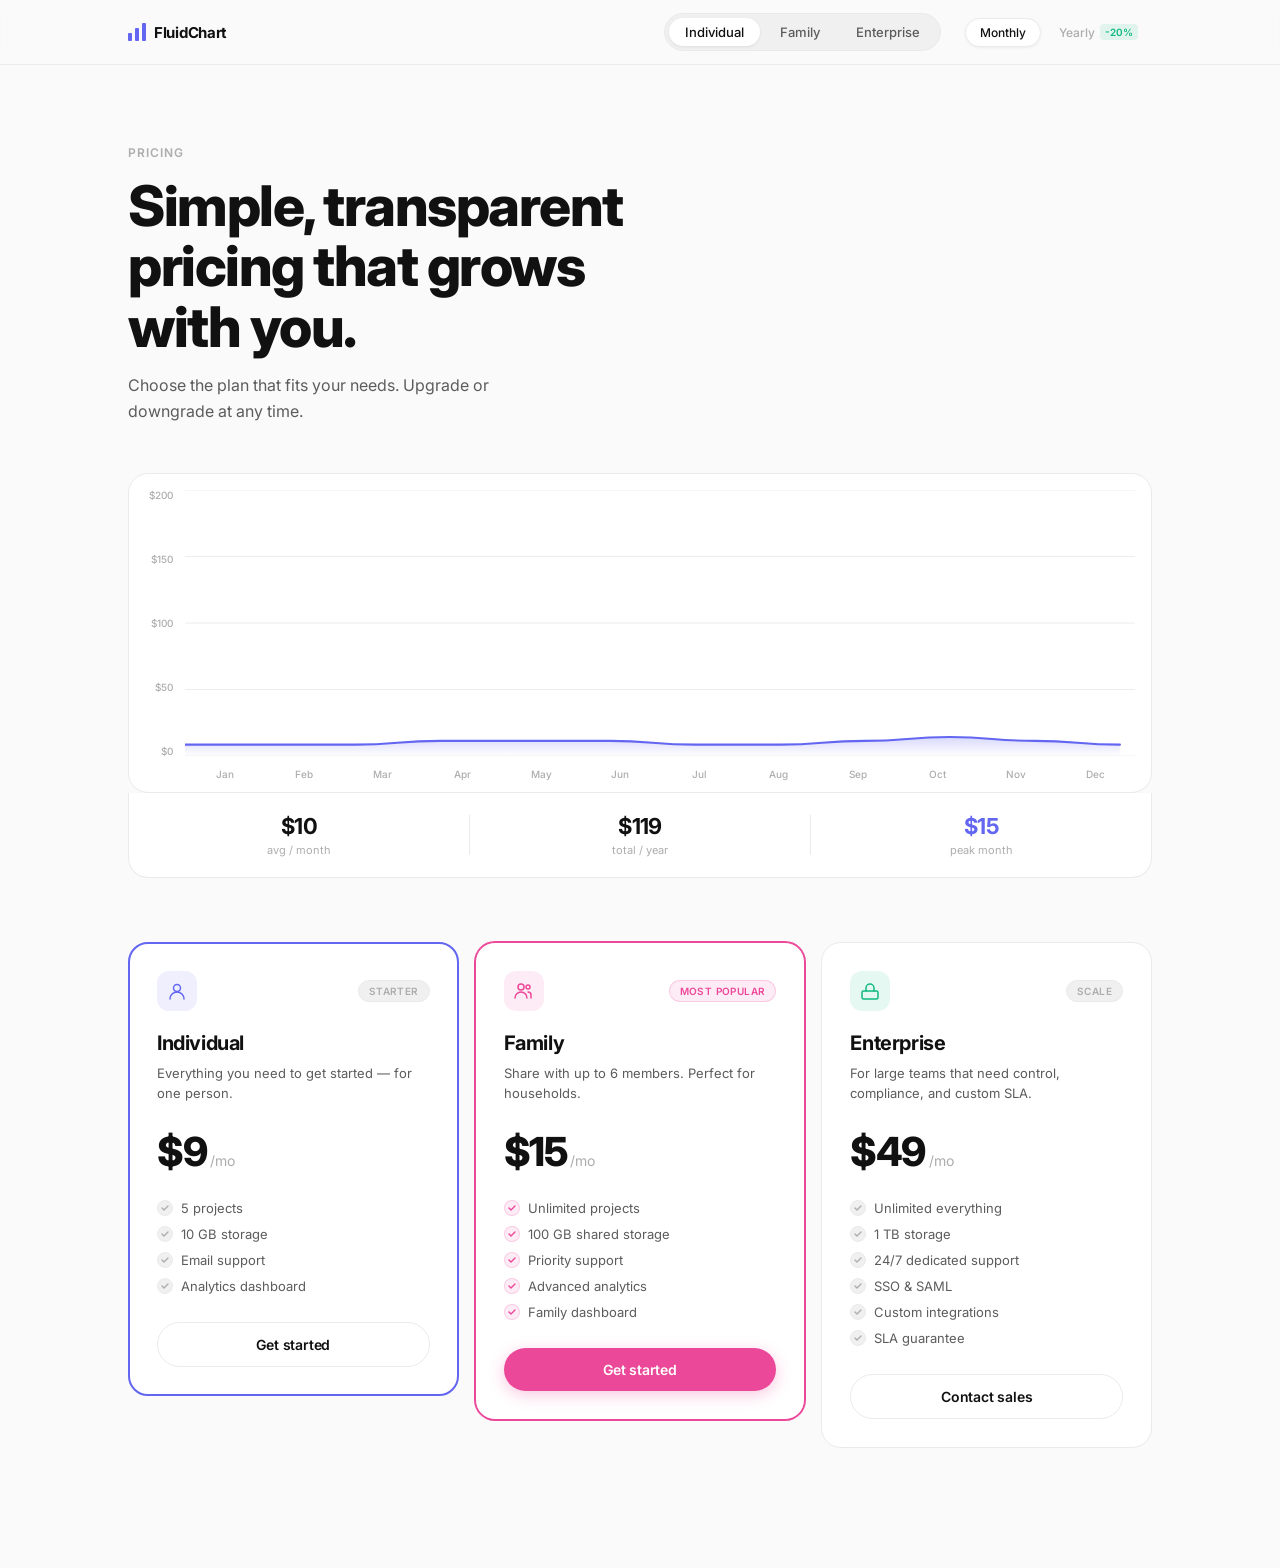
==== fluid-chart/index.html @ c595cb18 "feat: add Fluid Chart project with animated SVG price charts Co-Authored-By: Claude Sonnet 4.6 <nore" ====
<!DOCTYPE html>
<html lang="en">
  <head>
    <meta charset="UTF-8" />
    <meta name="viewport" content="width=device-width, initial-scale=1.0" />
    <title>Fluid Chart</title>
    <link rel="preconnect" href="https://fonts.googleapis.com" />
    <link rel="preconnect" href="https://fonts.gstatic.com" crossorigin />
    <link href="https://fonts.googleapis.com/css2?family=Inter:wght@300;400;500;600;700;800;900&display=swap" rel="stylesheet" />
    <link rel="stylesheet" href="style.css" />
  </head>
  <body>

    <!-- Sticky Nav -->
    <nav class="nav">
      <div class="nav-inner">
        <div class="nav-logo">
          <svg width="18" height="18" viewBox="0 0 18 18" fill="none">
            <rect x="0" y="10" width="4" height="8" rx="1" fill="currentColor"/>
            <rect x="7" y="5" width="4" height="13" rx="1" fill="currentColor"/>
            <rect x="14" y="0" width="4" height="18" rx="1" fill="currentColor"/>
          </svg>
          <span>FluidChart</span>
        </div>
        <div class="plan-tabs" id="planTabs">
          <button class="plan-tab active" data-plan="individual">Individual</button>
          <button class="plan-tab" data-plan="family">Family</button>
          <button class="plan-tab" data-plan="enterprise">Enterprise</button>
        </div>
        <div class="billing-toggle">
          <button class="toggle-btn active" id="toggleMonthly">Monthly</button>
          <button class="toggle-btn" id="toggleYearly">Yearly <span class="save-badge">-20%</span></button>
        </div>
      </div>
    </nav>

    <!-- Hero -->
    <section class="hero">
      <p class="hero-label">Pricing</p>
      <h1 class="hero-title">Simple, transparent<br>pricing that grows<br>with you.</h1>
      <p class="hero-sub">Choose the plan that fits your needs. Upgrade or downgrade at any time.</p>
    </section>

    <!-- Chart Section -->
    <section class="chart-section">
      <div class="chart-container" id="chartContainer">

        <!-- Y-axis labels -->
        <div class="y-axis" id="yAxis">
          <span class="y-label">$200</span>
          <span class="y-label">$150</span>
          <span class="y-label">$100</span>
          <span class="y-label">$50</span>
          <span class="y-label">$0</span>
        </div>

        <!-- SVG Chart -->
        <div class="chart-canvas-wrap">
          <svg class="chart-svg" id="chartSvg" viewBox="0 0 1000 320" preserveAspectRatio="none">
            <defs>
              <!-- Gradient fills per plan -->
              <linearGradient id="gradIndividual" x1="0" y1="0" x2="0" y2="1">
                <stop offset="0%" stop-color="#6366f1" stop-opacity="0.25"/>
                <stop offset="100%" stop-color="#6366f1" stop-opacity="0"/>
              </linearGradient>
              <linearGradient id="gradFamily" x1="0" y1="0" x2="0" y2="1">
                <stop offset="0%" stop-color="#ec4899" stop-opacity="0.25"/>
                <stop offset="100%" stop-color="#ec4899" stop-opacity="0"/>
              </linearGradient>
              <linearGradient id="gradEnterprise" x1="0" y1="0" x2="0" y2="1">
                <stop offset="0%" stop-color="#10b981" stop-opacity="0.25"/>
                <stop offset="100%" stop-color="#10b981" stop-opacity="0"/>
              </linearGradient>

              <!-- Subtle grid line -->
              <line id="gridDef" x1="0" y1="0" x2="1000" y2="0" stroke="#eaeaea" stroke-width="1"/>
            </defs>

            <!-- Grid lines -->
            <g class="grid-lines">
              <line x1="0" y1="0"   x2="1000" y2="0"   stroke="#eaeaea" stroke-width="1"/>
              <line x1="0" y1="80"  x2="1000" y2="80"  stroke="#eaeaea" stroke-width="1"/>
              <line x1="0" y1="160" x2="1000" y2="160" stroke="#eaeaea" stroke-width="1"/>
              <line x1="0" y1="240" x2="1000" y2="240" stroke="#eaeaea" stroke-width="1"/>
              <line x1="0" y1="320" x2="1000" y2="320" stroke="#eaeaea" stroke-width="1"/>
            </g>

            <!-- Area fill (animates) -->
            <path class="chart-area" id="chartArea" d="" fill="url(#gradIndividual)"/>

            <!-- Line stroke (animates) -->
            <path class="chart-line" id="chartLine" d="" fill="none" stroke="#6366f1" stroke-width="2.5" stroke-linecap="round" stroke-linejoin="round"/>

            <!-- Dot tooltip marker -->
            <circle class="chart-dot" id="chartDot" r="5" fill="#6366f1" stroke="#fff" stroke-width="2.5" opacity="0"/>
          </svg>

          <!-- Tooltip -->
          <div class="chart-tooltip" id="chartTooltip">
            <span class="tooltip-value" id="tooltipValue">$99</span>
            <span class="tooltip-label" id="tooltipLabel">Aug</span>
          </div>

          <!-- X-axis labels -->
          <div class="x-axis" id="xAxis">
            <span>Jan</span><span>Feb</span><span>Mar</span>
            <span>Apr</span><span>May</span><span>Jun</span>
            <span>Jul</span><span>Aug</span><span>Sep</span>
            <span>Oct</span><span>Nov</span><span>Dec</span>
          </div>
        </div>

      </div><!-- /.chart-container -->

      <!-- Chart Meta -->
      <div class="chart-meta" id="chartMeta">
        <div class="meta-stat">
          <span class="meta-value" id="metaAvg">$99</span>
          <span class="meta-label">avg / month</span>
        </div>
        <div class="meta-divider"></div>
        <div class="meta-stat">
          <span class="meta-value" id="metaTotal">$1,188</span>
          <span class="meta-label">total / year</span>
        </div>
        <div class="meta-divider"></div>
        <div class="meta-stat">
          <span class="meta-value meta-peak" id="metaPeak">$179</span>
          <span class="meta-label">peak month</span>
        </div>
      </div>

    </section>

    <!-- Pricing Cards -->
    <section class="cards-section">
      <div class="cards-grid" id="cardsGrid">

        <!-- Individual -->
        <article class="price-card" data-plan="individual">
          <div class="card-top">
            <div class="card-icon card-icon--individual">
              <svg width="20" height="20" viewBox="0 0 20 20" fill="none">
                <circle cx="10" cy="7" r="3.5" stroke="currentColor" stroke-width="1.5"/>
                <path d="M3 18c0-3.866 3.134-7 7-7s7 3.134 7 7" stroke="currentColor" stroke-width="1.5" stroke-linecap="round"/>
              </svg>
            </div>
            <div class="card-badge">Starter</div>
          </div>
          <h2 class="card-plan">Individual</h2>
          <p class="card-desc">Everything you need to get started — for one person.</p>
          <div class="card-price">
            <span class="price-curr" id="priceIndividual">$9</span>
            <span class="price-per">/mo</span>
          </div>
          <ul class="card-features">
            <li>5 projects</li>
            <li>10 GB storage</li>
            <li>Email support</li>
            <li>Analytics dashboard</li>
          </ul>
          <button class="card-btn card-btn--outline">Get started</button>
        </article>

        <!-- Family -->
        <article class="price-card price-card--featured" data-plan="family">
          <div class="card-top">
            <div class="card-icon card-icon--family">
              <svg width="20" height="20" viewBox="0 0 20 20" fill="none">
                <circle cx="7" cy="6" r="3" stroke="currentColor" stroke-width="1.5"/>
                <circle cx="14" cy="6" r="2" stroke="currentColor" stroke-width="1.5"/>
                <path d="M1 17c0-3.314 2.686-6 6-6s6 2.686 6 6" stroke="currentColor" stroke-width="1.5" stroke-linecap="round"/>
                <path d="M14 11c1.657 0 3 1.343 3 3v3" stroke="currentColor" stroke-width="1.5" stroke-linecap="round"/>
              </svg>
            </div>
            <div class="card-badge card-badge--featured">Most popular</div>
          </div>
          <h2 class="card-plan">Family</h2>
          <p class="card-desc">Share with up to 6 members. Perfect for households.</p>
          <div class="card-price">
            <span class="price-curr" id="priceFamily">$15</span>
            <span class="price-per">/mo</span>
          </div>
          <ul class="card-features">
            <li>Unlimited projects</li>
            <li>100 GB shared storage</li>
            <li>Priority support</li>
            <li>Advanced analytics</li>
            <li>Family dashboard</li>
          </ul>
          <button class="card-btn card-btn--primary">Get started</button>
        </article>

        <!-- Enterprise -->
        <article class="price-card" data-plan="enterprise">
          <div class="card-top">
            <div class="card-icon card-icon--enterprise">
              <svg width="20" height="20" viewBox="0 0 20 20" fill="none">
                <rect x="2" y="10" width="16" height="8" rx="1.5" stroke="currentColor" stroke-width="1.5"/>
                <path d="M6 10V7a4 4 0 0 1 8 0v3" stroke="currentColor" stroke-width="1.5" stroke-linecap="round"/>
              </svg>
            </div>
            <div class="card-badge">Scale</div>
          </div>
          <h2 class="card-plan">Enterprise</h2>
          <p class="card-desc">For large teams that need control, compliance, and custom SLA.</p>
          <div class="card-price">
            <span class="price-curr" id="priceEnterprise">$49</span>
            <span class="price-per">/mo</span>
          </div>
          <ul class="card-features">
            <li>Unlimited everything</li>
            <li>1 TB storage</li>
            <li>24/7 dedicated support</li>
            <li>SSO & SAML</li>
            <li>Custom integrations</li>
            <li>SLA guarantee</li>
          </ul>
          <button class="card-btn card-btn--outline">Contact sales</button>
        </article>

      </div>
    </section>

    <script src="script.js"></script>
  </body>
</html>
---- fluid-chart/style.css ----
/* ============================================================
   FLUID CHART — style.css
   ============================================================ */

*, *::before, *::after {
  box-sizing: border-box;
  margin: 0;
  padding: 0;
}

:root {
  --bg:           #fafafa;
  --surface:      #ffffff;
  --border:       #eaeaea;
  --border-soft:  #f0f0f0;
  --text-primary: #111111;
  --text-muted:   #5c5c5c;
  --text-faint:   #adadad;

  --indigo:       #6366f1;
  --indigo-soft:  rgba(99, 102, 241, 0.1);
  --pink:         #ec4899;
  --pink-soft:    rgba(236, 72, 153, 0.1);
  --green:        #10b981;
  --green-soft:   rgba(16, 185, 129, 0.1);

  --font: 'Inter', system-ui, -apple-system, sans-serif;
  --radius-card: 20px;
  --radius-btn:  100px;
  --transition:  0.4s cubic-bezier(0.4, 0, 0.2, 1);
}

html { scroll-behavior: smooth; }

body {
  font-family: var(--font);
  background: var(--bg);
  color: var(--text-primary);
  -webkit-font-smoothing: antialiased;
  min-height: 100vh;
}

/* ─── NAV ─────────────────────────────────────────────────── */
.nav {
  position: sticky;
  top: 0;
  z-index: 100;
  background: rgba(250, 250, 250, 0.85);
  backdrop-filter: blur(16px);
  -webkit-backdrop-filter: blur(16px);
  border-bottom: 1px solid var(--border);
}

.nav-inner {
  max-width: 1088px;
  margin: 0 auto;
  padding: 0 32px;
  height: 64px;
  display: flex;
  align-items: center;
  gap: 24px;
}

.nav-logo {
  display: flex;
  align-items: center;
  gap: 8px;
  font-size: 15px;
  font-weight: 700;
  letter-spacing: -0.3px;
  color: var(--text-primary);
  flex-shrink: 0;
}

.nav-logo svg { color: var(--indigo); }

/* Plan tabs */
.plan-tabs {
  display: flex;
  align-items: center;
  gap: 4px;
  background: var(--border-soft);
  border: 1px solid var(--border);
  border-radius: var(--radius-btn);
  padding: 4px;
  margin-left: auto;
}

.plan-tab {
  font-family: var(--font);
  font-size: 13px;
  font-weight: 500;
  color: var(--text-muted);
  background: none;
  border: none;
  border-radius: var(--radius-btn);
  padding: 6px 16px;
  cursor: pointer;
  transition: all 0.2s ease;
  white-space: nowrap;
}

.plan-tab:hover { color: var(--text-primary); }

.plan-tab.active {
  background: var(--surface);
  color: var(--text-primary);
  box-shadow: 0 1px 3px rgba(0,0,0,0.08);
}

/* Billing toggle */
.billing-toggle {
  display: flex;
  align-items: center;
  gap: 4px;
  flex-shrink: 0;
}

.toggle-btn {
  font-family: var(--font);
  font-size: 12px;
  font-weight: 500;
  color: var(--text-faint);
  background: none;
  border: none;
  border-radius: var(--radius-btn);
  padding: 6px 14px;
  cursor: pointer;
  transition: all 0.2s ease;
  display: flex;
  align-items: center;
  gap: 5px;
}

.toggle-btn.active {
  color: var(--text-primary);
  background: var(--surface);
  border: 1px solid var(--border);
  box-shadow: 0 1px 3px rgba(0,0,0,0.06);
}

.save-badge {
  font-size: 10px;
  font-weight: 600;
  color: var(--green);
  background: var(--green-soft);
  border-radius: 4px;
  padding: 2px 5px;
}

/* ─── HERO ────────────────────────────────────────────────── */
.hero {
  max-width: 1088px;
  margin: 0 auto;
  padding: 80px 32px 48px;
}

.hero-label {
  font-size: 12px;
  font-weight: 600;
  letter-spacing: 0.08em;
  text-transform: uppercase;
  color: var(--text-faint);
  margin-bottom: 16px;
}

.hero-title {
  font-size: clamp(36px, 5vw, 56px);
  font-weight: 800;
  letter-spacing: -1.5px;
  line-height: 1.08;
  color: var(--text-primary);
  margin-bottom: 16px;
}

.hero-sub {
  font-size: 16px;
  font-weight: 400;
  color: var(--text-muted);
  line-height: 1.6;
  max-width: 400px;
}

/* ─── CHART SECTION ───────────────────────────────────────── */
.chart-section {
  max-width: 1088px;
  margin: 0 auto;
  padding: 0 32px 64px;
}

.chart-container {
  background: var(--surface);
  border: 1px solid var(--border);
  border-radius: var(--radius-card);
  overflow: hidden;
  display: flex;
  align-items: stretch;
  position: relative;
  height: 320px;
  transition: height 0.4s ease;
}

/* Y-axis */
.y-axis {
  display: flex;
  flex-direction: column;
  justify-content: space-between;
  padding: 16px 12px 36px 20px;
  flex-shrink: 0;
  width: 56px;
}

.y-label {
  font-size: 10px;
  font-weight: 500;
  color: var(--text-faint);
  letter-spacing: 0;
  line-height: 1;
  text-align: right;
}

/* Chart canvas area */
.chart-canvas-wrap {
  flex: 1;
  position: relative;
  display: flex;
  flex-direction: column;
  overflow: hidden;
}

.chart-svg {
  flex: 1;
  width: 100%;
  display: block;
  padding-top: 16px;
  padding-right: 16px;
}

/* Animated paths */
.chart-area {
  transition: d 0.7s cubic-bezier(0.4, 0, 0.2, 1),
              fill 0.5s ease;
}

.chart-line {
  transition: d 0.7s cubic-bezier(0.4, 0, 0.2, 1),
              stroke 0.5s ease;
}

.chart-dot {
  transition: cx 0.7s cubic-bezier(0.4, 0, 0.2, 1),
              cy 0.7s cubic-bezier(0.4, 0, 0.2, 1),
              fill 0.5s ease;
}

/* X-axis */
.x-axis {
  display: flex;
  justify-content: space-between;
  padding: 0 16px 0 0;
  height: 36px;
  align-items: center;
  flex-shrink: 0;
}

.x-axis span {
  font-size: 10px;
  font-weight: 500;
  color: var(--text-faint);
  text-align: center;
  flex: 1;
}

/* Tooltip */
.chart-tooltip {
  position: absolute;
  top: 20px;
  left: 50%;
  transform: translateX(-50%);
  background: var(--text-primary);
  border-radius: 8px;
  padding: 6px 10px;
  display: flex;
  flex-direction: column;
  align-items: center;
  gap: 2px;
  pointer-events: none;
  opacity: 0;
  transition: opacity 0.2s ease, left 0.3s ease, top 0.3s ease;
  z-index: 10;
  white-space: nowrap;
}

.chart-tooltip::after {
  content: '';
  position: absolute;
  bottom: -5px;
  left: 50%;
  transform: translateX(-50%);
  width: 0;
  height: 0;
  border-left: 5px solid transparent;
  border-right: 5px solid transparent;
  border-top: 5px solid var(--text-primary);
}

.tooltip-value {
  font-size: 13px;
  font-weight: 700;
  color: #ffffff;
  letter-spacing: -0.3px;
}

.tooltip-label {
  font-size: 10px;
  font-weight: 400;
  color: rgba(255,255,255,0.6);
}

/* Chart Meta */
.chart-meta {
  display: flex;
  align-items: center;
  gap: 0;
  margin-top: 0;
  border: 1px solid var(--border);
  border-top: none;
  border-radius: 0 0 var(--radius-card) var(--radius-card);
  background: var(--surface);
  overflow: hidden;
}

.meta-stat {
  flex: 1;
  display: flex;
  flex-direction: column;
  align-items: center;
  gap: 4px;
  padding: 20px 16px;
}

.meta-divider {
  width: 1px;
  height: 40px;
  background: var(--border);
}

.meta-value {
  font-size: 22px;
  font-weight: 700;
  letter-spacing: -0.6px;
  color: var(--text-primary);
  transition: color 0.4s ease;
}

.meta-peak { color: var(--indigo); }

.meta-label {
  font-size: 11px;
  font-weight: 400;
  color: var(--text-faint);
}

/* ─── CARDS SECTION ───────────────────────────────────────── */
.cards-section {
  max-width: 1088px;
  margin: 0 auto;
  padding: 0 32px 120px;
}

.cards-grid {
  display: grid;
  grid-template-columns: repeat(3, 1fr);
  gap: 16px;
  align-items: start;
}

.price-card {
  background: var(--surface);
  border: 1px solid var(--border);
  border-radius: var(--radius-card);
  padding: 28px;
  display: flex;
  flex-direction: column;
  gap: 0;
  transition: box-shadow 0.25s ease, transform 0.25s ease, border-color 0.4s ease;
  cursor: pointer;
  position: relative;
  overflow: hidden;
}

.price-card:hover {
  box-shadow: 0 8px 32px rgba(0,0,0,0.08);
  transform: translateY(-2px);
}

.price-card--featured {
  border-color: var(--pink);
  box-shadow: 0 0 0 1px var(--pink);
}

.price-card--featured:hover {
  box-shadow: 0 8px 40px rgba(236, 72, 153, 0.18), 0 0 0 1px var(--pink);
}

.card-top {
  display: flex;
  align-items: center;
  justify-content: space-between;
  margin-bottom: 20px;
}

.card-icon {
  width: 40px;
  height: 40px;
  border-radius: 12px;
  display: flex;
  align-items: center;
  justify-content: center;
}

.card-icon--individual { background: var(--indigo-soft); color: var(--indigo); }
.card-icon--family     { background: var(--pink-soft);   color: var(--pink); }
.card-icon--enterprise { background: var(--green-soft);  color: var(--green); }

.card-badge {
  font-size: 10px;
  font-weight: 600;
  letter-spacing: 0.04em;
  text-transform: uppercase;
  color: var(--text-faint);
  background: var(--border-soft);
  border: 1px solid var(--border);
  border-radius: 100px;
  padding: 4px 10px;
}

.card-badge--featured {
  color: var(--pink);
  background: var(--pink-soft);
  border-color: rgba(236, 72, 153, 0.2);
}

.card-plan {
  font-size: 20px;
  font-weight: 700;
  letter-spacing: -0.4px;
  color: var(--text-primary);
  margin-bottom: 8px;
}

.card-desc {
  font-size: 13px;
  font-weight: 400;
  color: var(--text-muted);
  line-height: 1.55;
  margin-bottom: 24px;
}

.card-price {
  display: flex;
  align-items: baseline;
  gap: 4px;
  margin-bottom: 24px;
}

.price-curr {
  font-size: 40px;
  font-weight: 800;
  letter-spacing: -1.5px;
  color: var(--text-primary);
  transition: all 0.4s ease;
  display: inline-block;
}

.price-per {
  font-size: 14px;
  font-weight: 400;
  color: var(--text-faint);
}

.card-features {
  list-style: none;
  display: flex;
  flex-direction: column;
  gap: 10px;
  margin-bottom: 28px;
  flex: 1;
}

.card-features li {
  font-size: 13px;
  font-weight: 400;
  color: var(--text-muted);
  display: flex;
  align-items: center;
  gap: 8px;
}

.card-features li::before {
  content: '';
  width: 16px;
  height: 16px;
  border-radius: 50%;
  background: var(--border-soft);
  border: 1px solid var(--border);
  flex-shrink: 0;
  background-image: url("data:image/svg+xml,%3Csvg xmlns='http://www.w3.org/2000/svg' width='10' height='10' viewBox='0 0 10 10'%3E%3Cpath d='M2 5l2 2 4-4' stroke='%23adadad' stroke-width='1.4' stroke-linecap='round' stroke-linejoin='round' fill='none'/%3E%3C/svg%3E");
  background-repeat: no-repeat;
  background-position: center;
  background-size: 10px;
}

.price-card--featured .card-features li::before {
  background-color: var(--pink-soft);
  border-color: rgba(236, 72, 153, 0.2);
  background-image: url("data:image/svg+xml,%3Csvg xmlns='http://www.w3.org/2000/svg' width='10' height='10' viewBox='0 0 10 10'%3E%3Cpath d='M2 5l2 2 4-4' stroke='%23ec4899' stroke-width='1.4' stroke-linecap='round' stroke-linejoin='round' fill='none'/%3E%3C/svg%3E");
}

.card-btn {
  width: 100%;
  font-family: var(--font);
  font-size: 14px;
  font-weight: 600;
  letter-spacing: -0.2px;
  border-radius: var(--radius-btn);
  padding: 13px 24px;
  cursor: pointer;
  border: none;
  transition: all 0.2s ease;
}

.card-btn--outline {
  background: transparent;
  border: 1.5px solid var(--border);
  color: var(--text-primary);
}

.card-btn--outline:hover {
  background: var(--border-soft);
}

.card-btn--primary {
  background: var(--pink);
  color: #ffffff;
  box-shadow: 0 4px 16px rgba(236, 72, 153, 0.3);
}

.card-btn--primary:hover {
  background: #db2777;
  box-shadow: 0 6px 20px rgba(236, 72, 153, 0.4);
  transform: translateY(-1px);
}

/* ─── ACTIVE PLAN HIGHLIGHT ───────────────────────────────── */
.price-card.is-active-plan {
  outline: 2px solid var(--indigo);
  outline-offset: -2px;
}
.price-card[data-plan="family"].is-active-plan {
  outline-color: var(--pink);
}
.price-card[data-plan="enterprise"].is-active-plan {
  outline-color: var(--green);
}

/* ─── PRICE FLIP ANIMATION ────────────────────────────────── */
.price-curr.flip-out {
  transform: translateY(-10px);
  opacity: 0;
  transition: transform 0.15s ease, opacity 0.15s ease;
}

.price-curr.flip-in {
  transform: translateY(10px);
  opacity: 0;
  transition: none;
}

/* ─── RESPONSIVE ──────────────────────────────────────────── */
@media (max-width: 1199px) {
  .chart-container { height: 240px; }

  .nav-inner { padding: 0 24px; }
  .hero { padding: 60px 24px 40px; }
  .chart-section { padding: 0 24px 48px; }
  .cards-section { padding: 0 24px 80px; }

  .chart-svg { height: 240px; }
}

@media (max-width: 900px) {
  .cards-grid { grid-template-columns: 1fr; max-width: 460px; margin: 0 auto; }
  .price-card--featured { order: -1; }
  .billing-toggle { display: none; }
}

@media (max-width: 640px) {
  .chart-container { height: 180px; }
  .nav-inner { padding: 0 16px; gap: 12px; }
  .plan-tabs { gap: 2px; }
  .plan-tab { padding: 5px 10px; font-size: 12px; }
  .hero { padding: 40px 16px 32px; }
  .hero-title { font-size: 32px; }
  .chart-section { padding: 0 16px 40px; }
  .cards-section { padding: 0 16px 60px; }
  .cards-grid { grid-template-columns: 1fr; }
  .meta-stat { padding: 14px 8px; }
  .meta-value { font-size: 18px; }
  .y-axis { width: 44px; padding-left: 12px; }
}

/* ─── SVG path transition polyfill hint ──────────────────── */
@supports not (d: path("")) {
  .chart-area, .chart-line { transition: none; }
}
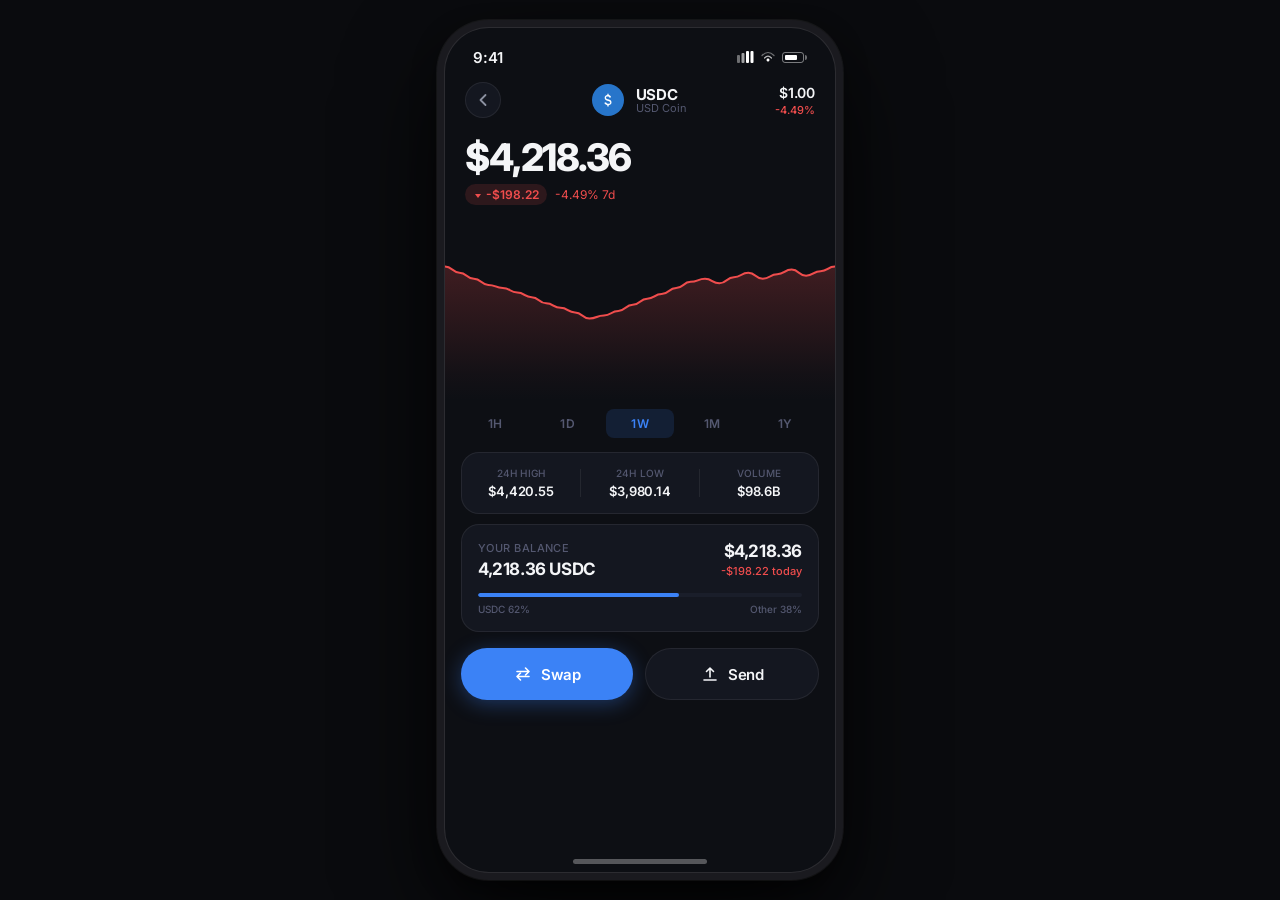
==== commit 199585ad: "refactor: rebuild fluid-chart as USDC wallet UI with phone mockup - Phone mockup on desktop, full-sc" ====
--- a/fluid-chart/index.html
+++ b/fluid-chart/index.html
@@ -2,7 +2,7 @@
 <html lang="en">
   <head>
     <meta charset="UTF-8" />
-    <meta name="viewport" content="width=device-width, initial-scale=1.0" />
+    <meta name="viewport" content="width=device-width, initial-scale=1.0, maximum-scale=1.0, user-scalable=no" />
     <title>Fluid Chart</title>
     <link rel="preconnect" href="https://fonts.googleapis.com" />
     <link rel="preconnect" href="https://fonts.gstatic.com" crossorigin />
@@ -11,216 +11,213 @@
   </head>
   <body>
 
-    <!-- Sticky Nav -->
-    <nav class="nav">
-      <div class="nav-inner">
-        <div class="nav-logo">
-          <svg width="18" height="18" viewBox="0 0 18 18" fill="none">
-            <rect x="0" y="10" width="4" height="8" rx="1" fill="currentColor"/>
-            <rect x="7" y="5" width="4" height="13" rx="1" fill="currentColor"/>
-            <rect x="14" y="0" width="4" height="18" rx="1" fill="currentColor"/>
+    <div class="device-frame">
+
+      <!-- ── STATUS BAR ────────────────────────────── -->
+      <div class="status-bar">
+        <span class="status-time">9:41</span>
+        <div class="status-icons">
+          <!-- Signal -->
+          <svg width="17" height="12" viewBox="0 0 17 12" fill="none">
+            <rect x="0"   y="4" width="3" height="8"  rx="1" fill="white" opacity="0.4"/>
+            <rect x="4.5" y="2" width="3" height="10" rx="1" fill="white" opacity="0.6"/>
+            <rect x="9"   y="0" width="3" height="12" rx="1" fill="white"/>
+            <rect x="13.5" y="0" width="3" height="12" rx="1" fill="white"/>
           </svg>
-          <span>FluidChart</span>
-        </div>
-        <div class="plan-tabs" id="planTabs">
-          <button class="plan-tab active" data-plan="individual">Individual</button>
-          <button class="plan-tab" data-plan="family">Family</button>
-          <button class="plan-tab" data-plan="enterprise">Enterprise</button>
-        </div>
-        <div class="billing-toggle">
-          <button class="toggle-btn active" id="toggleMonthly">Monthly</button>
-          <button class="toggle-btn" id="toggleYearly">Yearly <span class="save-badge">-20%</span></button>
-        </div>
-      </div>
-    </nav>
-
-    <!-- Hero -->
-    <section class="hero">
-      <p class="hero-label">Pricing</p>
-      <h1 class="hero-title">Simple, transparent<br>pricing that grows<br>with you.</h1>
-      <p class="hero-sub">Choose the plan that fits your needs. Upgrade or downgrade at any time.</p>
-    </section>
-
-    <!-- Chart Section -->
-    <section class="chart-section">
-      <div class="chart-container" id="chartContainer">
-
-        <!-- Y-axis labels -->
-        <div class="y-axis" id="yAxis">
-          <span class="y-label">$200</span>
-          <span class="y-label">$150</span>
-          <span class="y-label">$100</span>
-          <span class="y-label">$50</span>
-          <span class="y-label">$0</span>
-        </div>
-
-        <!-- SVG Chart -->
-        <div class="chart-canvas-wrap">
-          <svg class="chart-svg" id="chartSvg" viewBox="0 0 1000 320" preserveAspectRatio="none">
-            <defs>
-              <!-- Gradient fills per plan -->
-              <linearGradient id="gradIndividual" x1="0" y1="0" x2="0" y2="1">
-                <stop offset="0%" stop-color="#6366f1" stop-opacity="0.25"/>
-                <stop offset="100%" stop-color="#6366f1" stop-opacity="0"/>
-              </linearGradient>
-              <linearGradient id="gradFamily" x1="0" y1="0" x2="0" y2="1">
-                <stop offset="0%" stop-color="#ec4899" stop-opacity="0.25"/>
-                <stop offset="100%" stop-color="#ec4899" stop-opacity="0"/>
-              </linearGradient>
-              <linearGradient id="gradEnterprise" x1="0" y1="0" x2="0" y2="1">
-                <stop offset="0%" stop-color="#10b981" stop-opacity="0.25"/>
-                <stop offset="100%" stop-color="#10b981" stop-opacity="0"/>
-              </linearGradient>
-
-              <!-- Subtle grid line -->
-              <line id="gridDef" x1="0" y1="0" x2="1000" y2="0" stroke="#eaeaea" stroke-width="1"/>
-            </defs>
-
-            <!-- Grid lines -->
-            <g class="grid-lines">
-              <line x1="0" y1="0"   x2="1000" y2="0"   stroke="#eaeaea" stroke-width="1"/>
-              <line x1="0" y1="80"  x2="1000" y2="80"  stroke="#eaeaea" stroke-width="1"/>
-              <line x1="0" y1="160" x2="1000" y2="160" stroke="#eaeaea" stroke-width="1"/>
-              <line x1="0" y1="240" x2="1000" y2="240" stroke="#eaeaea" stroke-width="1"/>
-              <line x1="0" y1="320" x2="1000" y2="320" stroke="#eaeaea" stroke-width="1"/>
-            </g>
-
-            <!-- Area fill (animates) -->
-            <path class="chart-area" id="chartArea" d="" fill="url(#gradIndividual)"/>
-
-            <!-- Line stroke (animates) -->
-            <path class="chart-line" id="chartLine" d="" fill="none" stroke="#6366f1" stroke-width="2.5" stroke-linecap="round" stroke-linejoin="round"/>
-
-            <!-- Dot tooltip marker -->
-            <circle class="chart-dot" id="chartDot" r="5" fill="#6366f1" stroke="#fff" stroke-width="2.5" opacity="0"/>
+          <!-- WiFi -->
+          <svg width="16" height="12" viewBox="0 0 16 12" fill="none">
+            <path d="M8 10.5C8.828 10.5 9.5 9.828 9.5 9C9.5 8.172 8.828 7.5 8 7.5C7.172 7.5 6.5 8.172 6.5 9C6.5 9.828 7.172 10.5 8 10.5Z" fill="white"/>
+            <path d="M4.5 7C5.8 5.7 7 5.2 8 5.2C9 5.2 10.2 5.7 11.5 7" stroke="white" stroke-width="1.2" stroke-linecap="round" opacity="0.7"/>
+            <path d="M2 4.5C4 2.5 6 1.5 8 1.5C10 1.5 12 2.5 14 4.5" stroke="white" stroke-width="1.2" stroke-linecap="round" opacity="0.4"/>
           </svg>
-
-          <!-- Tooltip -->
-          <div class="chart-tooltip" id="chartTooltip">
-            <span class="tooltip-value" id="tooltipValue">$99</span>
-            <span class="tooltip-label" id="tooltipLabel">Aug</span>
-          </div>
-
-          <!-- X-axis labels -->
-          <div class="x-axis" id="xAxis">
-            <span>Jan</span><span>Feb</span><span>Mar</span>
-            <span>Apr</span><span>May</span><span>Jun</span>
-            <span>Jul</span><span>Aug</span><span>Sep</span>
-            <span>Oct</span><span>Nov</span><span>Dec</span>
-          </div>
-        </div>
-
-      </div><!-- /.chart-container -->
-
-      <!-- Chart Meta -->
-      <div class="chart-meta" id="chartMeta">
-        <div class="meta-stat">
-          <span class="meta-value" id="metaAvg">$99</span>
-          <span class="meta-label">avg / month</span>
-        </div>
-        <div class="meta-divider"></div>
-        <div class="meta-stat">
-          <span class="meta-value" id="metaTotal">$1,188</span>
-          <span class="meta-label">total / year</span>
-        </div>
-        <div class="meta-divider"></div>
-        <div class="meta-stat">
-          <span class="meta-value meta-peak" id="metaPeak">$179</span>
-          <span class="meta-label">peak month</span>
-        </div>
-      </div>
-
-    </section>
-
-    <!-- Pricing Cards -->
-    <section class="cards-section">
-      <div class="cards-grid" id="cardsGrid">
-
-        <!-- Individual -->
-        <article class="price-card" data-plan="individual">
-          <div class="card-top">
-            <div class="card-icon card-icon--individual">
-              <svg width="20" height="20" viewBox="0 0 20 20" fill="none">
-                <circle cx="10" cy="7" r="3.5" stroke="currentColor" stroke-width="1.5"/>
-                <path d="M3 18c0-3.866 3.134-7 7-7s7 3.134 7 7" stroke="currentColor" stroke-width="1.5" stroke-linecap="round"/>
-              </svg>
+          <!-- Battery -->
+          <div class="battery-wrap">
+            <div class="battery-body">
+              <div class="battery-fill"></div>
             </div>
-            <div class="card-badge">Starter</div>
-          </div>
-          <h2 class="card-plan">Individual</h2>
-          <p class="card-desc">Everything you need to get started — for one person.</p>
-          <div class="card-price">
-            <span class="price-curr" id="priceIndividual">$9</span>
-            <span class="price-per">/mo</span>
-          </div>
-          <ul class="card-features">
-            <li>5 projects</li>
-            <li>10 GB storage</li>
-            <li>Email support</li>
-            <li>Analytics dashboard</li>
-          </ul>
-          <button class="card-btn card-btn--outline">Get started</button>
-        </article>
-
-        <!-- Family -->
-        <article class="price-card price-card--featured" data-plan="family">
-          <div class="card-top">
-            <div class="card-icon card-icon--family">
-              <svg width="20" height="20" viewBox="0 0 20 20" fill="none">
-                <circle cx="7" cy="6" r="3" stroke="currentColor" stroke-width="1.5"/>
-                <circle cx="14" cy="6" r="2" stroke="currentColor" stroke-width="1.5"/>
-                <path d="M1 17c0-3.314 2.686-6 6-6s6 2.686 6 6" stroke="currentColor" stroke-width="1.5" stroke-linecap="round"/>
-                <path d="M14 11c1.657 0 3 1.343 3 3v3" stroke="currentColor" stroke-width="1.5" stroke-linecap="round"/>
-              </svg>
-            </div>
-            <div class="card-badge card-badge--featured">Most popular</div>
-          </div>
-          <h2 class="card-plan">Family</h2>
-          <p class="card-desc">Share with up to 6 members. Perfect for households.</p>
-          <div class="card-price">
-            <span class="price-curr" id="priceFamily">$15</span>
-            <span class="price-per">/mo</span>
-          </div>
-          <ul class="card-features">
-            <li>Unlimited projects</li>
-            <li>100 GB shared storage</li>
-            <li>Priority support</li>
-            <li>Advanced analytics</li>
-            <li>Family dashboard</li>
-          </ul>
-          <button class="card-btn card-btn--primary">Get started</button>
-        </article>
-
-        <!-- Enterprise -->
-        <article class="price-card" data-plan="enterprise">
-          <div class="card-top">
-            <div class="card-icon card-icon--enterprise">
-              <svg width="20" height="20" viewBox="0 0 20 20" fill="none">
-                <rect x="2" y="10" width="16" height="8" rx="1.5" stroke="currentColor" stroke-width="1.5"/>
-                <path d="M6 10V7a4 4 0 0 1 8 0v3" stroke="currentColor" stroke-width="1.5" stroke-linecap="round"/>
-              </svg>
-            </div>
-            <div class="card-badge">Scale</div>
-          </div>
-          <h2 class="card-plan">Enterprise</h2>
-          <p class="card-desc">For large teams that need control, compliance, and custom SLA.</p>
-          <div class="card-price">
-            <span class="price-curr" id="priceEnterprise">$49</span>
-            <span class="price-per">/mo</span>
-          </div>
-          <ul class="card-features">
-            <li>Unlimited everything</li>
-            <li>1 TB storage</li>
-            <li>24/7 dedicated support</li>
-            <li>SSO & SAML</li>
-            <li>Custom integrations</li>
-            <li>SLA guarantee</li>
-          </ul>
-          <button class="card-btn card-btn--outline">Contact sales</button>
-        </article>
-
-      </div>
-    </section>
+            <div class="battery-cap"></div>
+          </div>
+        </div>
+      </div>
+
+      <!-- ── NAVBAR ────────────────────────────────── -->
+      <header class="nav">
+        <!-- Left: back button -->
+        <button class="nav-icon-btn" aria-label="Back">
+          <svg width="20" height="20" viewBox="0 0 20 20" fill="none">
+            <path d="M12.5 15L7.5 10L12.5 5" stroke="currentColor" stroke-width="1.8" stroke-linecap="round" stroke-linejoin="round"/>
+          </svg>
+        </button>
+
+        <!-- Center: token info -->
+        <div class="nav-token">
+          <div class="token-icon">
+            <!-- USDC coin icon -->
+            <svg width="32" height="32" viewBox="0 0 32 32" fill="none">
+              <circle cx="16" cy="16" r="16" fill="#2775CA"/>
+              <path d="M16 6C10.48 6 6 10.48 6 16C6 21.52 10.48 26 16 26C21.52 26 26 21.52 26 16C26 10.48 21.52 6 16 6Z" fill="#2775CA"/>
+              <path d="M19.5 18.5C19.5 16.57 18.33 15.9 16 15.33C14.33 14.9 14 14.57 14 13.83C14 13.1 14.57 12.6 15.67 12.6C16.67 12.6 17.27 13 17.5 13.83L19.17 13.33C18.83 12.17 17.93 11.33 16.67 11.1V9.83H15.33V11.07C13.67 11.33 12.67 12.43 12.67 13.83C12.67 15.67 13.83 16.37 16.17 16.93C17.73 17.33 18.17 17.73 18.17 18.5C18.17 19.33 17.5 19.83 16.33 19.83C15.1 19.83 14.33 19.27 14.07 18.33L12.37 18.83C12.73 20.13 13.73 21 15.33 21.2V22.5H16.67V21.2C18.43 20.93 19.5 19.87 19.5 18.5Z" fill="white"/>
+            </svg>
+          </div>
+          <div class="token-details">
+            <span class="token-name">USDC</span>
+            <span class="token-fullname">USD Coin</span>
+          </div>
+        </div>
+
+        <!-- Right: price meta -->
+        <div class="nav-meta">
+          <span class="meta-price">$1.00</span>
+          <span class="meta-change positive" id="navChange">+0.12%</span>
+        </div>
+      </header>
+
+      <!-- ── BIG PRICE DISPLAY ──────────────────────── -->
+      <div class="price-hero">
+        <div class="price-main" id="priceMain">$4,218.36</div>
+        <div class="price-sub-row">
+          <span class="price-change-badge positive" id="priceChangeBadge">
+            <svg width="10" height="10" viewBox="0 0 10 10" fill="none">
+              <path d="M5 2L8 6H2L5 2Z" fill="currentColor"/>
+            </svg>
+            +$24.18
+          </span>
+          <span class="price-change-pct positive" id="priceChangePct">+0.58% today</span>
+        </div>
+      </div>
+
+      <!-- ── CHART AREA ──────────────────────────────── -->
+      <div class="chart-wrap">
+        <svg class="chart-svg" id="chartSvg"
+             viewBox="0 0 360 180"
+             preserveAspectRatio="none"
+             xmlns="http://www.w3.org/2000/svg">
+          <defs>
+            <linearGradient id="chartGrad" x1="0" y1="0" x2="0" y2="1">
+              <stop offset="0%"   stop-color="#3B82F6" stop-opacity="0.28"/>
+              <stop offset="80%"  stop-color="#3B82F6" stop-opacity="0.04"/>
+              <stop offset="100%" stop-color="#3B82F6" stop-opacity="0"/>
+            </linearGradient>
+            <!-- Clip path for chart -->
+            <clipPath id="chartClip">
+              <rect x="0" y="0" width="360" height="180"/>
+            </clipPath>
+          </defs>
+
+          <!-- Area fill -->
+          <path id="chartArea"
+                clip-path="url(#chartClip)"
+                fill="url(#chartGrad)"/>
+
+          <!-- Line -->
+          <path id="chartLine"
+                fill="none"
+                stroke="#3B82F6"
+                stroke-width="2"
+                stroke-linecap="round"
+                stroke-linejoin="round"
+                clip-path="url(#chartClip)"/>
+
+          <!-- Hover vertical line -->
+          <line id="hoverLine"
+                x1="0" y1="0" x2="0" y2="180"
+                stroke="rgba(255,255,255,0.15)"
+                stroke-width="1"
+                stroke-dasharray="4 3"
+                opacity="0"/>
+
+          <!-- Hover dot -->
+          <circle id="hoverDot"
+                  r="4.5"
+                  fill="#3B82F6"
+                  stroke="white"
+                  stroke-width="2"
+                  opacity="0"/>
+        </svg>
+
+        <!-- Floating tooltip -->
+        <div class="hover-tooltip" id="hoverTooltip">
+          <span id="tooltipPrice">$4,218.36</span>
+          <span id="tooltipTime">Now</span>
+        </div>
+      </div>
+
+      <!-- ── TIME FILTERS ────────────────────────────── -->
+      <div class="time-filters" id="timeFilters">
+        <button class="tf-btn" data-tf="1H">1H</button>
+        <button class="tf-btn" data-tf="1D">1D</button>
+        <button class="tf-btn active" data-tf="1W">1W</button>
+        <button class="tf-btn" data-tf="1M">1M</button>
+        <button class="tf-btn" data-tf="1Y">1Y</button>
+      </div>
+
+      <!-- ── STATS ROW ───────────────────────────────── -->
+      <div class="stats-row">
+        <div class="stat-item">
+          <span class="stat-label">24h High</span>
+          <span class="stat-value" id="statHigh">$4,240.10</span>
+        </div>
+        <div class="stat-sep"></div>
+        <div class="stat-item">
+          <span class="stat-label">24h Low</span>
+          <span class="stat-value" id="statLow">$4,101.55</span>
+        </div>
+        <div class="stat-sep"></div>
+        <div class="stat-item">
+          <span class="stat-label">Volume</span>
+          <span class="stat-value" id="statVol">$18.4B</span>
+        </div>
+      </div>
+
+      <!-- ── BALANCE CARD ────────────────────────────── -->
+      <div class="balance-card">
+        <div class="balance-row">
+          <div class="balance-info">
+            <span class="balance-label">Your Balance</span>
+            <span class="balance-amount" id="balanceAmount">4,218.36 USDC</span>
+          </div>
+          <div class="balance-usd">
+            <span class="balance-usd-value" id="balanceUsd">$4,218.36</span>
+            <span class="balance-usd-change positive" id="balanceChange">+$24.18 today</span>
+          </div>
+        </div>
+
+        <!-- Portfolio bar -->
+        <div class="portfolio-bar">
+          <div class="portfolio-fill" id="portfolioFill" style="width: 62%"></div>
+        </div>
+        <div class="portfolio-labels">
+          <span>USDC 62%</span>
+          <span>Other 38%</span>
+        </div>
+      </div>
+
+      <!-- ── ACTION BUTTONS ─────────────────────────── -->
+      <div class="action-row">
+        <button class="action-btn btn-swap" id="btnSwap">
+          <span class="action-btn-icon">
+            <svg width="18" height="18" viewBox="0 0 18 18" fill="none">
+              <path d="M3 6.5H15M15 6.5L11.5 3M15 6.5L11.5 10" stroke="currentColor" stroke-width="1.6" stroke-linecap="round" stroke-linejoin="round"/>
+              <path d="M15 11.5H3M3 11.5L6.5 15M3 11.5L6.5 8" stroke="currentColor" stroke-width="1.6" stroke-linecap="round" stroke-linejoin="round"/>
+            </svg>
+          </span>
+          Swap
+        </button>
+        <button class="action-btn btn-send" id="btnSend">
+          <span class="action-btn-icon">
+            <svg width="18" height="18" viewBox="0 0 18 18" fill="none">
+              <path d="M9 3V12M9 3L5.5 6.5M9 3L12.5 6.5" stroke="currentColor" stroke-width="1.6" stroke-linecap="round" stroke-linejoin="round"/>
+              <path d="M3 15H15" stroke="currentColor" stroke-width="1.6" stroke-linecap="round"/>
+            </svg>
+          </span>
+          Send
+        </button>
+      </div>
+
+      <!-- ── HOME INDICATOR ─────────────────────────── -->
+      <div class="home-indicator"></div>
+
+    </div><!-- /.device-frame -->
 
     <script src="script.js"></script>
   </body>
--- a/fluid-chart/style.css
+++ b/fluid-chart/style.css
@@ -6,611 +6,583 @@
   box-sizing: border-box;
   margin: 0;
   padding: 0;
+  -webkit-tap-highlight-color: transparent;
 }
 
 :root {
-  --bg:           #fafafa;
-  --surface:      #ffffff;
-  --border:       #eaeaea;
-  --border-soft:  #f0f0f0;
-  --text-primary: #111111;
-  --text-muted:   #5c5c5c;
-  --text-faint:   #adadad;
-
-  --indigo:       #6366f1;
-  --indigo-soft:  rgba(99, 102, 241, 0.1);
-  --pink:         #ec4899;
-  --pink-soft:    rgba(236, 72, 153, 0.1);
-  --green:        #10b981;
-  --green-soft:   rgba(16, 185, 129, 0.1);
+  --bg:          #0d0f14;
+  --surface:     #141720;
+  --surface2:    #1a1e2a;
+  --border:      rgba(255,255,255,0.07);
+  --border-soft: rgba(255,255,255,0.04);
+
+  --text-primary:  #f4f5f7;
+  --text-secondary:#8b90a0;
+  --text-faint:    #545870;
+
+  --blue:        #3B82F6;
+  --blue-soft:   rgba(59,130,246,0.14);
+  --green:       #10d080;
+  --green-soft:  rgba(16,208,128,0.14);
+  --red:         #f04d4d;
+  --red-soft:    rgba(240,77,77,0.14);
+
+  --radius-frame: 44px;
+  --radius-card:  18px;
+  --radius-btn:   100px;
 
   --font: 'Inter', system-ui, -apple-system, sans-serif;
-  --radius-card: 20px;
-  --radius-btn:  100px;
-  --transition:  0.4s cubic-bezier(0.4, 0, 0.2, 1);
-}
-
-html { scroll-behavior: smooth; }
+}
+
+html, body {
+  height: 100%;
+  overflow: hidden;
+}
 
 body {
   font-family: var(--font);
+  background: #0a0b0e;
+  display: flex;
+  justify-content: center;
+  align-items: center;
+  -webkit-font-smoothing: antialiased;
+}
+
+/* ─── DEVICE FRAME ────────────────────────────────────────── */
+
+.device-frame {
+  width: 100%;
+  max-width: 390px;
+  height: 100vh;
+  max-height: 844px;
   background: var(--bg);
-  color: var(--text-primary);
-  -webkit-font-smoothing: antialiased;
-  min-height: 100vh;
-}
-
-/* ─── NAV ─────────────────────────────────────────────────── */
+  position: relative;
+  overflow: hidden;
+  display: flex;
+  flex-direction: column;
+}
+
+/* On desktop → phone mockup with border-radius + shadow */
+@media (min-width: 768px) {
+  .device-frame {
+    border-radius: var(--radius-frame);
+    height: 844px;
+    box-shadow:
+      0 0 0 1px rgba(255,255,255,0.08),
+      0 0 0 8px #1a1a1f,
+      0 0 0 9px rgba(255,255,255,0.05),
+      0 40px 100px rgba(0,0,0,0.85),
+      0 10px 30px rgba(0,0,0,0.6);
+  }
+}
+
+/* ─── STATUS BAR ──────────────────────────────────────────── */
+
+.status-bar {
+  display: flex;
+  align-items: center;
+  justify-content: space-between;
+  padding: 14px 28px 0;
+  height: 44px;
+  flex-shrink: 0;
+}
+
+.status-time {
+  font-size: 15px;
+  font-weight: 600;
+  color: var(--text-primary);
+  letter-spacing: -0.2px;
+}
+
+.status-icons {
+  display: flex;
+  align-items: center;
+  gap: 6px;
+}
+
+/* Battery */
+.battery-wrap {
+  display: flex;
+  align-items: center;
+  gap: 1px;
+}
+
+.battery-body {
+  width: 22px;
+  height: 11px;
+  border: 1.5px solid rgba(255,255,255,0.45);
+  border-radius: 3px;
+  padding: 2px;
+  display: flex;
+  align-items: center;
+}
+
+.battery-fill {
+  width: 75%;
+  height: 100%;
+  background: white;
+  border-radius: 1px;
+}
+
+.battery-cap {
+  width: 2.5px;
+  height: 5px;
+  background: rgba(255,255,255,0.4);
+  border-radius: 0 2px 2px 0;
+}
+
+/* ─── NAVBAR ──────────────────────────────────────────────── */
+
 .nav {
-  position: sticky;
-  top: 0;
-  z-index: 100;
-  background: rgba(250, 250, 250, 0.85);
-  backdrop-filter: blur(16px);
-  -webkit-backdrop-filter: blur(16px);
-  border-bottom: 1px solid var(--border);
-}
-
-.nav-inner {
-  max-width: 1088px;
-  margin: 0 auto;
-  padding: 0 32px;
-  height: 64px;
-  display: flex;
-  align-items: center;
-  gap: 24px;
-}
-
-.nav-logo {
-  display: flex;
-  align-items: center;
-  gap: 8px;
+  display: flex;
+  align-items: center;
+  justify-content: space-between;
+  padding: 10px 20px 12px;
+  flex-shrink: 0;
+}
+
+.nav-icon-btn {
+  width: 36px;
+  height: 36px;
+  border-radius: 50%;
+  background: var(--surface);
+  border: 1px solid var(--border);
+  display: flex;
+  align-items: center;
+  justify-content: center;
+  color: var(--text-secondary);
+  cursor: pointer;
+  flex-shrink: 0;
+  transition: background 0.15s;
+}
+.nav-icon-btn:hover { background: var(--surface2); }
+
+/* Token center */
+.nav-token {
+  display: flex;
+  align-items: center;
+  gap: 10px;
+}
+
+.token-icon {
+  width: 36px;
+  height: 36px;
+  border-radius: 50%;
+  overflow: hidden;
+  flex-shrink: 0;
+  display: flex;
+  align-items: center;
+  justify-content: center;
+}
+
+.token-details {
+  display: flex;
+  flex-direction: column;
+  gap: 1px;
+}
+
+.token-name {
   font-size: 15px;
   font-weight: 700;
+  color: var(--text-primary);
   letter-spacing: -0.3px;
-  color: var(--text-primary);
-  flex-shrink: 0;
-}
-
-.nav-logo svg { color: var(--indigo); }
-
-/* Plan tabs */
-.plan-tabs {
-  display: flex;
-  align-items: center;
+  line-height: 1;
+}
+
+.token-fullname {
+  font-size: 11px;
+  font-weight: 400;
+  color: var(--text-faint);
+  line-height: 1;
+}
+
+/* Meta right */
+.nav-meta {
+  display: flex;
+  flex-direction: column;
+  align-items: flex-end;
+  gap: 2px;
+}
+
+.meta-price {
+  font-size: 14px;
+  font-weight: 600;
+  color: var(--text-primary);
+  letter-spacing: -0.2px;
+}
+
+.meta-change {
+  font-size: 11px;
+  font-weight: 500;
+}
+
+/* ─── PRICE HERO ──────────────────────────────────────────── */
+
+.price-hero {
+  padding: 8px 20px 16px;
+  flex-shrink: 0;
+}
+
+.price-main {
+  font-size: 38px;
+  font-weight: 800;
+  letter-spacing: -1.5px;
+  color: var(--text-primary);
+  line-height: 1;
+  margin-bottom: 8px;
+  transition: color 0.3s ease;
+}
+
+.price-sub-row {
+  display: flex;
+  align-items: center;
+  gap: 8px;
+}
+
+.price-change-badge {
+  display: inline-flex;
+  align-items: center;
+  gap: 3px;
+  font-size: 12px;
+  font-weight: 600;
+  padding: 3px 8px;
+  border-radius: 100px;
+}
+
+.price-change-pct {
+  font-size: 12px;
+  font-weight: 400;
+}
+
+/* Color states */
+.positive { color: var(--green); }
+.negative { color: var(--red); }
+.price-change-badge.positive { background: var(--green-soft); }
+.price-change-badge.negative { background: var(--red-soft); }
+
+/* ─── CHART ───────────────────────────────────────────────── */
+
+.chart-wrap {
+  flex-shrink: 0;
+  position: relative;
+  height: 180px;
+  margin: 0 0 4px;
+  cursor: crosshair;
+}
+
+.chart-svg {
+  width: 100%;
+  height: 100%;
+  display: block;
+}
+
+/* SVG path transitions for fluid animation */
+#chartArea,
+#chartLine {
+  transition:
+    d    0.65s cubic-bezier(0.4, 0, 0.2, 1),
+    fill 0.4s ease,
+    stroke 0.4s ease;
+}
+
+/* Hover tooltip */
+.hover-tooltip {
+  position: absolute;
+  top: 12px;
+  left: 50%;
+  transform: translateX(-50%);
+  background: var(--surface2);
+  border: 1px solid var(--border);
+  border-radius: 10px;
+  padding: 6px 10px;
+  display: flex;
+  flex-direction: column;
+  align-items: center;
+  gap: 1px;
+  pointer-events: none;
+  opacity: 0;
+  transition: opacity 0.15s ease;
+  white-space: nowrap;
+  z-index: 10;
+}
+
+.hover-tooltip.visible { opacity: 1; }
+
+.hover-tooltip span:first-child {
+  font-size: 13px;
+  font-weight: 700;
+  color: var(--text-primary);
+  letter-spacing: -0.3px;
+}
+
+.hover-tooltip span:last-child {
+  font-size: 10px;
+  font-weight: 400;
+  color: var(--text-faint);
+}
+
+/* ─── TIME FILTERS ────────────────────────────────────────── */
+
+.time-filters {
+  display: flex;
+  align-items: center;
+  justify-content: space-between;
+  padding: 4px 16px;
+  flex-shrink: 0;
   gap: 4px;
-  background: var(--border-soft);
-  border: 1px solid var(--border);
-  border-radius: var(--radius-btn);
-  padding: 4px;
-  margin-left: auto;
-}
-
-.plan-tab {
-  font-family: var(--font);
-  font-size: 13px;
-  font-weight: 500;
-  color: var(--text-muted);
-  background: none;
-  border: none;
-  border-radius: var(--radius-btn);
-  padding: 6px 16px;
-  cursor: pointer;
-  transition: all 0.2s ease;
-  white-space: nowrap;
-}
-
-.plan-tab:hover { color: var(--text-primary); }
-
-.plan-tab.active {
-  background: var(--surface);
-  color: var(--text-primary);
-  box-shadow: 0 1px 3px rgba(0,0,0,0.08);
-}
-
-/* Billing toggle */
-.billing-toggle {
-  display: flex;
-  align-items: center;
-  gap: 4px;
-  flex-shrink: 0;
-}
-
-.toggle-btn {
+}
+
+.tf-btn {
+  flex: 1;
   font-family: var(--font);
   font-size: 12px;
-  font-weight: 500;
+  font-weight: 600;
   color: var(--text-faint);
   background: none;
   border: none;
-  border-radius: var(--radius-btn);
-  padding: 6px 14px;
+  border-radius: 8px;
+  padding: 7px 0;
   cursor: pointer;
   transition: all 0.2s ease;
-  display: flex;
-  align-items: center;
-  gap: 5px;
-}
-
-.toggle-btn.active {
-  color: var(--text-primary);
-  background: var(--surface);
-  border: 1px solid var(--border);
-  box-shadow: 0 1px 3px rgba(0,0,0,0.06);
-}
-
-.save-badge {
-  font-size: 10px;
-  font-weight: 600;
-  color: var(--green);
-  background: var(--green-soft);
-  border-radius: 4px;
-  padding: 2px 5px;
-}
-
-/* ─── HERO ────────────────────────────────────────────────── */
-.hero {
-  max-width: 1088px;
-  margin: 0 auto;
-  padding: 80px 32px 48px;
-}
-
-.hero-label {
-  font-size: 12px;
-  font-weight: 600;
-  letter-spacing: 0.08em;
-  text-transform: uppercase;
-  color: var(--text-faint);
-  margin-bottom: 16px;
-}
-
-.hero-title {
-  font-size: clamp(36px, 5vw, 56px);
-  font-weight: 800;
-  letter-spacing: -1.5px;
-  line-height: 1.08;
-  color: var(--text-primary);
-  margin-bottom: 16px;
-}
-
-.hero-sub {
-  font-size: 16px;
-  font-weight: 400;
-  color: var(--text-muted);
-  line-height: 1.6;
-  max-width: 400px;
-}
-
-/* ─── CHART SECTION ───────────────────────────────────────── */
-.chart-section {
-  max-width: 1088px;
-  margin: 0 auto;
-  padding: 0 32px 64px;
-}
-
-.chart-container {
+  letter-spacing: 0.01em;
+}
+
+.tf-btn:hover { color: var(--text-secondary); }
+
+.tf-btn.active {
+  color: var(--blue);
+  background: var(--blue-soft);
+}
+
+/* ─── STATS ROW ───────────────────────────────────────────── */
+
+.stats-row {
+  display: flex;
+  align-items: center;
+  margin: 10px 16px;
   background: var(--surface);
   border: 1px solid var(--border);
   border-radius: var(--radius-card);
-  overflow: hidden;
-  display: flex;
-  align-items: stretch;
-  position: relative;
-  height: 320px;
-  transition: height 0.4s ease;
-}
-
-/* Y-axis */
-.y-axis {
-  display: flex;
-  flex-direction: column;
-  justify-content: space-between;
-  padding: 16px 12px 36px 20px;
-  flex-shrink: 0;
-  width: 56px;
-}
-
-.y-label {
+  padding: 14px 0;
+  flex-shrink: 0;
+}
+
+.stat-item {
+  flex: 1;
+  display: flex;
+  flex-direction: column;
+  align-items: center;
+  gap: 4px;
+}
+
+.stat-sep {
+  width: 1px;
+  height: 28px;
+  background: var(--border);
+}
+
+.stat-label {
   font-size: 10px;
   font-weight: 500;
   color: var(--text-faint);
-  letter-spacing: 0;
-  line-height: 1;
-  text-align: right;
-}
-
-/* Chart canvas area */
-.chart-canvas-wrap {
-  flex: 1;
-  position: relative;
-  display: flex;
-  flex-direction: column;
+  letter-spacing: 0.02em;
+  text-transform: uppercase;
+}
+
+.stat-value {
+  font-size: 13px;
+  font-weight: 600;
+  color: var(--text-primary);
+  letter-spacing: -0.2px;
+}
+
+/* ─── BALANCE CARD ────────────────────────────────────────── */
+
+.balance-card {
+  margin: 0 16px;
+  background: var(--surface);
+  border: 1px solid var(--border);
+  border-radius: var(--radius-card);
+  padding: 16px;
+  flex-shrink: 0;
+}
+
+.balance-row {
+  display: flex;
+  align-items: flex-start;
+  justify-content: space-between;
+  margin-bottom: 14px;
+}
+
+.balance-info {
+  display: flex;
+  flex-direction: column;
+  gap: 4px;
+}
+
+.balance-label {
+  font-size: 11px;
+  font-weight: 500;
+  color: var(--text-faint);
+  text-transform: uppercase;
+  letter-spacing: 0.04em;
+}
+
+.balance-amount {
+  font-size: 17px;
+  font-weight: 700;
+  color: var(--text-primary);
+  letter-spacing: -0.4px;
+}
+
+.balance-usd {
+  display: flex;
+  flex-direction: column;
+  align-items: flex-end;
+  gap: 3px;
+}
+
+.balance-usd-value {
+  font-size: 17px;
+  font-weight: 700;
+  color: var(--text-primary);
+  letter-spacing: -0.4px;
+}
+
+.balance-usd-change {
+  font-size: 11px;
+  font-weight: 500;
+}
+
+/* Portfolio bar */
+.portfolio-bar {
+  height: 4px;
+  background: var(--surface2);
+  border-radius: 100px;
   overflow: hidden;
-}
-
-.chart-svg {
-  flex: 1;
-  width: 100%;
-  display: block;
-  padding-top: 16px;
-  padding-right: 16px;
-}
-
-/* Animated paths */
-.chart-area {
-  transition: d 0.7s cubic-bezier(0.4, 0, 0.2, 1),
-              fill 0.5s ease;
-}
-
-.chart-line {
-  transition: d 0.7s cubic-bezier(0.4, 0, 0.2, 1),
-              stroke 0.5s ease;
-}
-
-.chart-dot {
-  transition: cx 0.7s cubic-bezier(0.4, 0, 0.2, 1),
-              cy 0.7s cubic-bezier(0.4, 0, 0.2, 1),
-              fill 0.5s ease;
-}
-
-/* X-axis */
-.x-axis {
+  margin-bottom: 6px;
+}
+
+.portfolio-fill {
+  height: 100%;
+  background: var(--blue);
+  border-radius: 100px;
+  transition: width 0.6s cubic-bezier(0.4,0,0.2,1);
+}
+
+.portfolio-labels {
   display: flex;
   justify-content: space-between;
-  padding: 0 16px 0 0;
-  height: 36px;
-  align-items: center;
-  flex-shrink: 0;
-}
-
-.x-axis span {
   font-size: 10px;
   font-weight: 500;
   color: var(--text-faint);
-  text-align: center;
+}
+
+/* ─── ACTION BUTTONS ──────────────────────────────────────── */
+
+.action-row {
+  display: flex;
+  gap: 12px;
+  padding: 16px 16px 0;
+  flex-shrink: 0;
+}
+
+.action-btn {
   flex: 1;
-}
-
-/* Tooltip */
-.chart-tooltip {
-  position: absolute;
-  top: 20px;
-  left: 50%;
-  transform: translateX(-50%);
-  background: var(--text-primary);
-  border-radius: 8px;
-  padding: 6px 10px;
-  display: flex;
-  flex-direction: column;
-  align-items: center;
-  gap: 2px;
-  pointer-events: none;
-  opacity: 0;
-  transition: opacity 0.2s ease, left 0.3s ease, top 0.3s ease;
-  z-index: 10;
-  white-space: nowrap;
-}
-
-.chart-tooltip::after {
-  content: '';
-  position: absolute;
-  bottom: -5px;
-  left: 50%;
-  transform: translateX(-50%);
-  width: 0;
-  height: 0;
-  border-left: 5px solid transparent;
-  border-right: 5px solid transparent;
-  border-top: 5px solid var(--text-primary);
-}
-
-.tooltip-value {
-  font-size: 13px;
-  font-weight: 700;
-  color: #ffffff;
-  letter-spacing: -0.3px;
-}
-
-.tooltip-label {
-  font-size: 10px;
-  font-weight: 400;
-  color: rgba(255,255,255,0.6);
-}
-
-/* Chart Meta */
-.chart-meta {
-  display: flex;
-  align-items: center;
-  gap: 0;
-  margin-top: 0;
-  border: 1px solid var(--border);
-  border-top: none;
-  border-radius: 0 0 var(--radius-card) var(--radius-card);
-  background: var(--surface);
-  overflow: hidden;
-}
-
-.meta-stat {
-  flex: 1;
-  display: flex;
-  flex-direction: column;
-  align-items: center;
-  gap: 4px;
-  padding: 20px 16px;
-}
-
-.meta-divider {
-  width: 1px;
-  height: 40px;
-  background: var(--border);
-}
-
-.meta-value {
-  font-size: 22px;
-  font-weight: 700;
-  letter-spacing: -0.6px;
-  color: var(--text-primary);
-  transition: color 0.4s ease;
-}
-
-.meta-peak { color: var(--indigo); }
-
-.meta-label {
-  font-size: 11px;
-  font-weight: 400;
-  color: var(--text-faint);
-}
-
-/* ─── CARDS SECTION ───────────────────────────────────────── */
-.cards-section {
-  max-width: 1088px;
-  margin: 0 auto;
-  padding: 0 32px 120px;
-}
-
-.cards-grid {
-  display: grid;
-  grid-template-columns: repeat(3, 1fr);
-  gap: 16px;
-  align-items: start;
-}
-
-.price-card {
-  background: var(--surface);
-  border: 1px solid var(--border);
-  border-radius: var(--radius-card);
-  padding: 28px;
-  display: flex;
-  flex-direction: column;
-  gap: 0;
-  transition: box-shadow 0.25s ease, transform 0.25s ease, border-color 0.4s ease;
-  cursor: pointer;
-  position: relative;
-  overflow: hidden;
-}
-
-.price-card:hover {
-  box-shadow: 0 8px 32px rgba(0,0,0,0.08);
-  transform: translateY(-2px);
-}
-
-.price-card--featured {
-  border-color: var(--pink);
-  box-shadow: 0 0 0 1px var(--pink);
-}
-
-.price-card--featured:hover {
-  box-shadow: 0 8px 40px rgba(236, 72, 153, 0.18), 0 0 0 1px var(--pink);
-}
-
-.card-top {
-  display: flex;
-  align-items: center;
-  justify-content: space-between;
-  margin-bottom: 20px;
-}
-
-.card-icon {
-  width: 40px;
-  height: 40px;
-  border-radius: 12px;
-  display: flex;
-  align-items: center;
-  justify-content: center;
-}
-
-.card-icon--individual { background: var(--indigo-soft); color: var(--indigo); }
-.card-icon--family     { background: var(--pink-soft);   color: var(--pink); }
-.card-icon--enterprise { background: var(--green-soft);  color: var(--green); }
-
-.card-badge {
-  font-size: 10px;
-  font-weight: 600;
-  letter-spacing: 0.04em;
-  text-transform: uppercase;
-  color: var(--text-faint);
-  background: var(--border-soft);
-  border: 1px solid var(--border);
-  border-radius: 100px;
-  padding: 4px 10px;
-}
-
-.card-badge--featured {
-  color: var(--pink);
-  background: var(--pink-soft);
-  border-color: rgba(236, 72, 153, 0.2);
-}
-
-.card-plan {
-  font-size: 20px;
-  font-weight: 700;
-  letter-spacing: -0.4px;
-  color: var(--text-primary);
-  margin-bottom: 8px;
-}
-
-.card-desc {
-  font-size: 13px;
-  font-weight: 400;
-  color: var(--text-muted);
-  line-height: 1.55;
-  margin-bottom: 24px;
-}
-
-.card-price {
-  display: flex;
-  align-items: baseline;
-  gap: 4px;
-  margin-bottom: 24px;
-}
-
-.price-curr {
-  font-size: 40px;
-  font-weight: 800;
-  letter-spacing: -1.5px;
-  color: var(--text-primary);
-  transition: all 0.4s ease;
-  display: inline-block;
-}
-
-.price-per {
-  font-size: 14px;
-  font-weight: 400;
-  color: var(--text-faint);
-}
-
-.card-features {
-  list-style: none;
-  display: flex;
-  flex-direction: column;
-  gap: 10px;
-  margin-bottom: 28px;
-  flex: 1;
-}
-
-.card-features li {
-  font-size: 13px;
-  font-weight: 400;
-  color: var(--text-muted);
-  display: flex;
-  align-items: center;
-  gap: 8px;
-}
-
-.card-features li::before {
-  content: '';
-  width: 16px;
-  height: 16px;
-  border-radius: 50%;
-  background: var(--border-soft);
-  border: 1px solid var(--border);
-  flex-shrink: 0;
-  background-image: url("data:image/svg+xml,%3Csvg xmlns='http://www.w3.org/2000/svg' width='10' height='10' viewBox='0 0 10 10'%3E%3Cpath d='M2 5l2 2 4-4' stroke='%23adadad' stroke-width='1.4' stroke-linecap='round' stroke-linejoin='round' fill='none'/%3E%3C/svg%3E");
-  background-repeat: no-repeat;
-  background-position: center;
-  background-size: 10px;
-}
-
-.price-card--featured .card-features li::before {
-  background-color: var(--pink-soft);
-  border-color: rgba(236, 72, 153, 0.2);
-  background-image: url("data:image/svg+xml,%3Csvg xmlns='http://www.w3.org/2000/svg' width='10' height='10' viewBox='0 0 10 10'%3E%3Cpath d='M2 5l2 2 4-4' stroke='%23ec4899' stroke-width='1.4' stroke-linecap='round' stroke-linejoin='round' fill='none'/%3E%3C/svg%3E");
-}
-
-.card-btn {
-  width: 100%;
   font-family: var(--font);
-  font-size: 14px;
+  font-size: 15px;
   font-weight: 600;
   letter-spacing: -0.2px;
+  border: none;
   border-radius: var(--radius-btn);
-  padding: 13px 24px;
+  padding: 15px 0;
   cursor: pointer;
-  border: none;
-  transition: all 0.2s ease;
-}
-
-.card-btn--outline {
-  background: transparent;
-  border: 1.5px solid var(--border);
-  color: var(--text-primary);
-}
-
-.card-btn--outline:hover {
-  background: var(--border-soft);
-}
-
-.card-btn--primary {
-  background: var(--pink);
+  display: flex;
+  align-items: center;
+  justify-content: center;
+  gap: 8px;
+  transition: transform 0.15s ease, opacity 0.15s ease, box-shadow 0.2s ease;
+}
+
+.action-btn:active {
+  transform: scale(0.96);
+  opacity: 0.85;
+}
+
+.action-btn-icon {
+  display: flex;
+  align-items: center;
+  justify-content: center;
+  width: 20px;
+  height: 20px;
+}
+
+.btn-swap {
+  background: var(--blue);
   color: #ffffff;
-  box-shadow: 0 4px 16px rgba(236, 72, 153, 0.3);
-}
-
-.card-btn--primary:hover {
-  background: #db2777;
-  box-shadow: 0 6px 20px rgba(236, 72, 153, 0.4);
+  box-shadow: 0 4px 20px rgba(59,130,246,0.35);
+}
+
+.btn-swap:hover {
+  box-shadow: 0 6px 28px rgba(59,130,246,0.45);
   transform: translateY(-1px);
 }
 
-/* ─── ACTIVE PLAN HIGHLIGHT ───────────────────────────────── */
-.price-card.is-active-plan {
-  outline: 2px solid var(--indigo);
-  outline-offset: -2px;
-}
-.price-card[data-plan="family"].is-active-plan {
-  outline-color: var(--pink);
-}
-.price-card[data-plan="enterprise"].is-active-plan {
-  outline-color: var(--green);
-}
-
-/* ─── PRICE FLIP ANIMATION ────────────────────────────────── */
-.price-curr.flip-out {
-  transform: translateY(-10px);
-  opacity: 0;
-  transition: transform 0.15s ease, opacity 0.15s ease;
-}
-
-.price-curr.flip-in {
-  transform: translateY(10px);
-  opacity: 0;
-  transition: none;
-}
-
-/* ─── RESPONSIVE ──────────────────────────────────────────── */
-@media (max-width: 1199px) {
-  .chart-container { height: 240px; }
-
-  .nav-inner { padding: 0 24px; }
-  .hero { padding: 60px 24px 40px; }
-  .chart-section { padding: 0 24px 48px; }
-  .cards-section { padding: 0 24px 80px; }
-
-  .chart-svg { height: 240px; }
-}
-
-@media (max-width: 900px) {
-  .cards-grid { grid-template-columns: 1fr; max-width: 460px; margin: 0 auto; }
-  .price-card--featured { order: -1; }
-  .billing-toggle { display: none; }
-}
-
-@media (max-width: 640px) {
-  .chart-container { height: 180px; }
-  .nav-inner { padding: 0 16px; gap: 12px; }
-  .plan-tabs { gap: 2px; }
-  .plan-tab { padding: 5px 10px; font-size: 12px; }
-  .hero { padding: 40px 16px 32px; }
-  .hero-title { font-size: 32px; }
-  .chart-section { padding: 0 16px 40px; }
-  .cards-section { padding: 0 16px 60px; }
-  .cards-grid { grid-template-columns: 1fr; }
-  .meta-stat { padding: 14px 8px; }
-  .meta-value { font-size: 18px; }
-  .y-axis { width: 44px; padding-left: 12px; }
-}
-
-/* ─── SVG path transition polyfill hint ──────────────────── */
-@supports not (d: path("")) {
-  .chart-area, .chart-line { transition: none; }
+.btn-send {
+  background: var(--surface);
+  color: var(--text-primary);
+  border: 1px solid var(--border);
+}
+
+.btn-send:hover {
+  background: var(--surface2);
+}
+
+/* ─── HOME INDICATOR ──────────────────────────────────────── */
+
+.home-indicator {
+  margin-top: auto;
+  padding-bottom: 8px;
+  display: flex;
+  justify-content: center;
+  align-items: flex-end;
+  flex-shrink: 0;
+  height: 34px;
+}
+
+.home-indicator::after {
+  content: '';
+  display: block;
+  width: 134px;
+  height: 5px;
+  background: rgba(255,255,255,0.3);
+  border-radius: 100px;
+}
+
+/* ─── CHART POSITIVE/NEGATIVE COLOR ──────────────────────── */
+.chart-positive #chartLine  { stroke: var(--green) !important; }
+.chart-positive #hoverDot   { fill:   var(--green) !important; }
+.chart-negative #chartLine  { stroke: var(--red)   !important; }
+.chart-negative #hoverDot   { fill:   var(--red)   !important; }
+
+/* ─── RESPONSIVE ADJUSTMENTS ──────────────────────────────── */
+@media (max-width: 767px) {
+  /* Full-screen on mobile */
+  .device-frame {
+    max-width: 100%;
+    max-height: 100vh;
+    border-radius: 0;
+  }
+
+  .price-main { font-size: 34px; }
+}
+
+@media (max-height: 700px) {
+  /* Compact layout for short screens */
+  .chart-wrap { height: 140px; }
+  .balance-card { padding: 12px; }
+  .price-hero { padding: 4px 20px 10px; }
+  .price-main { font-size: 30px; }
+  .stats-row { padding: 10px 0; margin: 6px 16px; }
+  .action-row { padding-top: 10px; }
 }
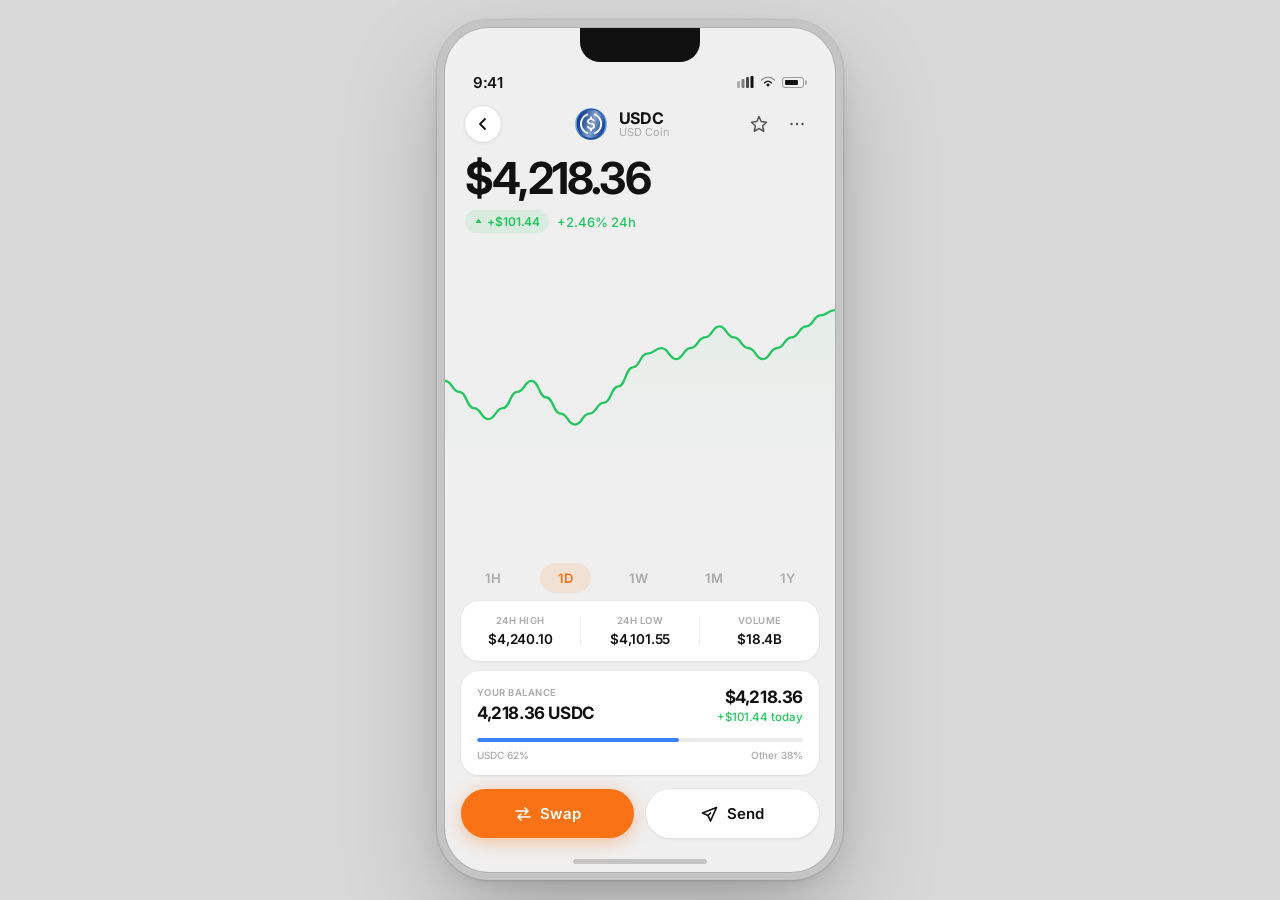
==== commit 32804600: "style: update USDC wallet UI and replace coin icon from Figma Co-Authored-By: Claude Opus 4.6 <norep" ====
--- a/fluid-chart/index.html
+++ b/fluid-chart/index.html
@@ -13,28 +13,29 @@
 
     <div class="device-frame">
 
+      <!-- ── DYNAMIC ISLAND ─────────────────────────── -->
+      <div class="dynamic-island"></div>
+
       <!-- ── STATUS BAR ────────────────────────────── -->
       <div class="status-bar">
         <span class="status-time">9:41</span>
         <div class="status-icons">
-          <!-- Signal -->
+          <!-- Signal bars -->
           <svg width="17" height="12" viewBox="0 0 17 12" fill="none">
-            <rect x="0"   y="4" width="3" height="8"  rx="1" fill="white" opacity="0.4"/>
-            <rect x="4.5" y="2" width="3" height="10" rx="1" fill="white" opacity="0.6"/>
-            <rect x="9"   y="0" width="3" height="12" rx="1" fill="white"/>
-            <rect x="13.5" y="0" width="3" height="12" rx="1" fill="white"/>
+            <rect x="0"    y="5"  width="3" height="7"  rx="1" fill="currentColor" opacity="0.3"/>
+            <rect x="4.5"  y="3"  width="3" height="9"  rx="1" fill="currentColor" opacity="0.5"/>
+            <rect x="9"    y="1"  width="3" height="11" rx="1" fill="currentColor" opacity="0.75"/>
+            <rect x="13.5" y="0"  width="3" height="12" rx="1" fill="currentColor"/>
           </svg>
           <!-- WiFi -->
           <svg width="16" height="12" viewBox="0 0 16 12" fill="none">
-            <path d="M8 10.5C8.828 10.5 9.5 9.828 9.5 9C9.5 8.172 8.828 7.5 8 7.5C7.172 7.5 6.5 8.172 6.5 9C6.5 9.828 7.172 10.5 8 10.5Z" fill="white"/>
-            <path d="M4.5 7C5.8 5.7 7 5.2 8 5.2C9 5.2 10.2 5.7 11.5 7" stroke="white" stroke-width="1.2" stroke-linecap="round" opacity="0.7"/>
-            <path d="M2 4.5C4 2.5 6 1.5 8 1.5C10 1.5 12 2.5 14 4.5" stroke="white" stroke-width="1.2" stroke-linecap="round" opacity="0.4"/>
+            <path d="M8 10.5C8.828 10.5 9.5 9.828 9.5 9C9.5 8.172 8.828 7.5 8 7.5C7.172 7.5 6.5 8.172 6.5 9C6.5 9.828 7.172 10.5 8 10.5Z" fill="currentColor"/>
+            <path d="M4.5 7C5.8 5.7 7 5.2 8 5.2C9 5.2 10.2 5.7 11.5 7" stroke="currentColor" stroke-width="1.2" stroke-linecap="round"/>
+            <path d="M1.5 4.2C3.6 2.1 5.8 1 8 1C10.2 1 12.4 2.1 14.5 4.2" stroke="currentColor" stroke-width="1.2" stroke-linecap="round" opacity="0.5"/>
           </svg>
           <!-- Battery -->
           <div class="battery-wrap">
-            <div class="battery-body">
-              <div class="battery-fill"></div>
-            </div>
+            <div class="battery-body"><div class="battery-fill"></div></div>
             <div class="battery-cap"></div>
           </div>
         </div>
@@ -42,182 +43,156 @@
 
       <!-- ── NAVBAR ────────────────────────────────── -->
       <header class="nav">
-        <!-- Left: back button -->
-        <button class="nav-icon-btn" aria-label="Back">
-          <svg width="20" height="20" viewBox="0 0 20 20" fill="none">
-            <path d="M12.5 15L7.5 10L12.5 5" stroke="currentColor" stroke-width="1.8" stroke-linecap="round" stroke-linejoin="round"/>
+        <!-- Left: back -->
+        <button class="nav-btn nav-btn--circle" aria-label="Back">
+          <svg width="18" height="18" viewBox="0 0 18 18" fill="none">
+            <path d="M11 14L6 9L11 4" stroke="currentColor" stroke-width="1.8" stroke-linecap="round" stroke-linejoin="round"/>
           </svg>
         </button>
 
-        <!-- Center: token info -->
+        <!-- Center: token -->
         <div class="nav-token">
-          <div class="token-icon">
-            <!-- USDC coin icon -->
-            <svg width="32" height="32" viewBox="0 0 32 32" fill="none">
-              <circle cx="16" cy="16" r="16" fill="#2775CA"/>
-              <path d="M16 6C10.48 6 6 10.48 6 16C6 21.52 10.48 26 16 26C21.52 26 26 21.52 26 16C26 10.48 21.52 6 16 6Z" fill="#2775CA"/>
-              <path d="M19.5 18.5C19.5 16.57 18.33 15.9 16 15.33C14.33 14.9 14 14.57 14 13.83C14 13.1 14.57 12.6 15.67 12.6C16.67 12.6 17.27 13 17.5 13.83L19.17 13.33C18.83 12.17 17.93 11.33 16.67 11.1V9.83H15.33V11.07C13.67 11.33 12.67 12.43 12.67 13.83C12.67 15.67 13.83 16.37 16.17 16.93C17.73 17.33 18.17 17.73 18.17 18.5C18.17 19.33 17.5 19.83 16.33 19.83C15.1 19.83 14.33 19.27 14.07 18.33L12.37 18.83C12.73 20.13 13.73 21 15.33 21.2V22.5H16.67V21.2C18.43 20.93 19.5 19.87 19.5 18.5Z" fill="white"/>
-            </svg>
-          </div>
-          <div class="token-details">
+          <img src="assets/usdc.png" alt="USDC" class="token-logo" width="36" height="36"/>
+          <div class="token-meta">
             <span class="token-name">USDC</span>
-            <span class="token-fullname">USD Coin</span>
+            <span class="token-sub">USD Coin</span>
           </div>
         </div>
 
-        <!-- Right: price meta -->
-        <div class="nav-meta">
-          <span class="meta-price">$1.00</span>
-          <span class="meta-change positive" id="navChange">+0.12%</span>
+        <!-- Right: actions -->
+        <div class="nav-actions">
+          <button class="nav-btn nav-btn--ghost" aria-label="Watchlist">
+            <svg width="20" height="20" viewBox="0 0 20 20" fill="none">
+              <path d="M10 2.5L12.163 7.516L17.5 8.25L13.6 11.984L14.725 17.25L10 14.625L5.275 17.25L6.4 11.984L2.5 8.25L7.837 7.516L10 2.5Z" stroke="currentColor" stroke-width="1.5" stroke-linejoin="round"/>
+            </svg>
+          </button>
+          <button class="nav-btn nav-btn--ghost" aria-label="More">
+            <svg width="20" height="20" viewBox="0 0 20 20" fill="none">
+              <circle cx="4.5"  cy="10" r="1.25" fill="currentColor"/>
+              <circle cx="10"   cy="10" r="1.25" fill="currentColor"/>
+              <circle cx="15.5" cy="10" r="1.25" fill="currentColor"/>
+            </svg>
+          </button>
         </div>
       </header>
 
-      <!-- ── BIG PRICE DISPLAY ──────────────────────── -->
+      <!-- ── PRICE HERO ─────────────────────────────── -->
       <div class="price-hero">
         <div class="price-main" id="priceMain">$4,218.36</div>
-        <div class="price-sub-row">
-          <span class="price-change-badge positive" id="priceChangeBadge">
-            <svg width="10" height="10" viewBox="0 0 10 10" fill="none">
-              <path d="M5 2L8 6H2L5 2Z" fill="currentColor"/>
+        <div class="price-meta-row">
+          <span class="change-badge positive" id="changeBadge">
+            <svg width="9" height="9" viewBox="0 0 9 9" fill="none">
+              <path d="M4.5 1.5L7.5 6H1.5L4.5 1.5Z" fill="currentColor"/>
             </svg>
-            +$24.18
+            +$101.44
           </span>
-          <span class="price-change-pct positive" id="priceChangePct">+0.58% today</span>
+          <span class="change-pct positive" id="changePct">+2.46% 24h</span>
         </div>
       </div>
 
-      <!-- ── CHART AREA ──────────────────────────────── -->
-      <div class="chart-wrap">
+      <!-- ── CHART ──────────────────────────────────── -->
+      <div class="chart-wrap" id="chartWrap">
         <svg class="chart-svg" id="chartSvg"
-             viewBox="0 0 360 180"
+             viewBox="0 0 375 300"
              preserveAspectRatio="none"
              xmlns="http://www.w3.org/2000/svg">
           <defs>
             <linearGradient id="chartGrad" x1="0" y1="0" x2="0" y2="1">
-              <stop offset="0%"   stop-color="#3B82F6" stop-opacity="0.28"/>
-              <stop offset="80%"  stop-color="#3B82F6" stop-opacity="0.04"/>
-              <stop offset="100%" stop-color="#3B82F6" stop-opacity="0"/>
+              <stop id="gradStop0" offset="0%"   stop-color="#22c55e" stop-opacity="0.22"/>
+              <stop id="gradStop1" offset="60%"  stop-color="#22c55e" stop-opacity="0.06"/>
+              <stop id="gradStop2" offset="100%" stop-color="#22c55e" stop-opacity="0"/>
             </linearGradient>
-            <!-- Clip path for chart -->
             <clipPath id="chartClip">
-              <rect x="0" y="0" width="360" height="180"/>
+              <rect x="0" y="0" width="375" height="300"/>
             </clipPath>
           </defs>
-
-          <!-- Area fill -->
-          <path id="chartArea"
-                clip-path="url(#chartClip)"
-                fill="url(#chartGrad)"/>
-
-          <!-- Line -->
-          <path id="chartLine"
-                fill="none"
-                stroke="#3B82F6"
-                stroke-width="2"
-                stroke-linecap="round"
-                stroke-linejoin="round"
-                clip-path="url(#chartClip)"/>
-
-          <!-- Hover vertical line -->
-          <line id="hoverLine"
-                x1="0" y1="0" x2="0" y2="180"
-                stroke="rgba(255,255,255,0.15)"
-                stroke-width="1"
-                stroke-dasharray="4 3"
-                opacity="0"/>
-
-          <!-- Hover dot -->
-          <circle id="hoverDot"
-                  r="4.5"
-                  fill="#3B82F6"
-                  stroke="white"
-                  stroke-width="2"
-                  opacity="0"/>
+          <path id="chartArea" fill="url(#chartGrad)" clip-path="url(#chartClip)"/>
+          <path id="chartLine" fill="none" stroke="#22c55e" stroke-width="2.2"
+                stroke-linecap="round" stroke-linejoin="round" clip-path="url(#chartClip)"/>
+          <!-- Hover elements -->
+          <line id="hoverLine" x1="0" y1="0" x2="0" y2="300"
+                stroke="rgba(0,0,0,0.12)" stroke-width="1" stroke-dasharray="4 3" opacity="0"/>
+          <circle id="hoverDot" r="4.5" fill="#22c55e" stroke="white"
+                  stroke-width="2.5" opacity="0"/>
         </svg>
 
-        <!-- Floating tooltip -->
-        <div class="hover-tooltip" id="hoverTooltip">
-          <span id="tooltipPrice">$4,218.36</span>
-          <span id="tooltipTime">Now</span>
+        <!-- Tooltip -->
+        <div class="chart-tooltip" id="chartTooltip">
+          <span class="tt-price" id="ttPrice">$4,218.36</span>
+          <span class="tt-time"  id="ttTime">Now</span>
         </div>
       </div>
 
-      <!-- ── TIME FILTERS ────────────────────────────── -->
+      <!-- ── TIME FILTERS ──────────────────────────── -->
       <div class="time-filters" id="timeFilters">
         <button class="tf-btn" data-tf="1H">1H</button>
-        <button class="tf-btn" data-tf="1D">1D</button>
-        <button class="tf-btn active" data-tf="1W">1W</button>
+        <button class="tf-btn active" data-tf="1D">1D</button>
+        <button class="tf-btn" data-tf="1W">1W</button>
         <button class="tf-btn" data-tf="1M">1M</button>
         <button class="tf-btn" data-tf="1Y">1Y</button>
       </div>
 
-      <!-- ── STATS ROW ───────────────────────────────── -->
-      <div class="stats-row">
-        <div class="stat-item">
-          <span class="stat-label">24h High</span>
-          <span class="stat-value" id="statHigh">$4,240.10</span>
+      <!-- ── STATS CARD ─────────────────────────────── -->
+      <div class="stats-card">
+        <div class="stat-col">
+          <span class="stat-label">24H HIGH</span>
+          <span class="stat-val" id="statHigh">$4,240.10</span>
         </div>
         <div class="stat-sep"></div>
-        <div class="stat-item">
-          <span class="stat-label">24h Low</span>
-          <span class="stat-value" id="statLow">$4,101.55</span>
+        <div class="stat-col">
+          <span class="stat-label">24H LOW</span>
+          <span class="stat-val" id="statLow">$4,101.55</span>
         </div>
         <div class="stat-sep"></div>
-        <div class="stat-item">
-          <span class="stat-label">Volume</span>
-          <span class="stat-value" id="statVol">$18.4B</span>
+        <div class="stat-col">
+          <span class="stat-label">VOLUME</span>
+          <span class="stat-val" id="statVol">$18.4B</span>
         </div>
       </div>
 
-      <!-- ── BALANCE CARD ────────────────────────────── -->
+      <!-- ── BALANCE CARD ───────────────────────────── -->
       <div class="balance-card">
         <div class="balance-row">
-          <div class="balance-info">
-            <span class="balance-label">Your Balance</span>
+          <div class="balance-left">
+            <span class="balance-label">YOUR BALANCE</span>
             <span class="balance-amount" id="balanceAmount">4,218.36 USDC</span>
           </div>
-          <div class="balance-usd">
-            <span class="balance-usd-value" id="balanceUsd">$4,218.36</span>
-            <span class="balance-usd-change positive" id="balanceChange">+$24.18 today</span>
+          <div class="balance-right">
+            <span class="balance-usd" id="balanceUsd">$4,218.36</span>
+            <span class="balance-change positive" id="balanceChange">+$101.44 today</span>
           </div>
         </div>
-
-        <!-- Portfolio bar -->
-        <div class="portfolio-bar">
-          <div class="portfolio-fill" id="portfolioFill" style="width: 62%"></div>
+        <div class="bar-wrap">
+          <div class="bar-fill" id="barFill"></div>
         </div>
-        <div class="portfolio-labels">
+        <div class="bar-labels">
           <span>USDC 62%</span>
           <span>Other 38%</span>
         </div>
       </div>
 
-      <!-- ── ACTION BUTTONS ─────────────────────────── -->
+      <!-- ── ACTION BUTTONS ────────────────────────── -->
       <div class="action-row">
-        <button class="action-btn btn-swap" id="btnSwap">
-          <span class="action-btn-icon">
-            <svg width="18" height="18" viewBox="0 0 18 18" fill="none">
-              <path d="M3 6.5H15M15 6.5L11.5 3M15 6.5L11.5 10" stroke="currentColor" stroke-width="1.6" stroke-linecap="round" stroke-linejoin="round"/>
-              <path d="M15 11.5H3M3 11.5L6.5 15M3 11.5L6.5 8" stroke="currentColor" stroke-width="1.6" stroke-linecap="round" stroke-linejoin="round"/>
-            </svg>
-          </span>
+        <button class="btn-swap">
+          <svg width="18" height="18" viewBox="0 0 18 18" fill="none">
+            <path d="M2 6h12M14 6l-3-3M14 6l-3 3" stroke="currentColor" stroke-width="1.7" stroke-linecap="round" stroke-linejoin="round"/>
+            <path d="M16 12H4M4 12l3 3M4 12l3-3" stroke="currentColor" stroke-width="1.7" stroke-linecap="round" stroke-linejoin="round"/>
+          </svg>
           Swap
         </button>
-        <button class="action-btn btn-send" id="btnSend">
-          <span class="action-btn-icon">
-            <svg width="18" height="18" viewBox="0 0 18 18" fill="none">
-              <path d="M9 3V12M9 3L5.5 6.5M9 3L12.5 6.5" stroke="currentColor" stroke-width="1.6" stroke-linecap="round" stroke-linejoin="round"/>
-              <path d="M3 15H15" stroke="currentColor" stroke-width="1.6" stroke-linecap="round"/>
-            </svg>
-          </span>
+        <button class="btn-send">
+          <svg width="18" height="18" viewBox="0 0 18 18" fill="none">
+            <path d="M15.5 2.5L1.5 8l5.5 2.5L9.5 16l6-13.5z" stroke="currentColor" stroke-width="1.7" stroke-linejoin="round"/>
+            <path d="M7 10.5l2.5-2.5" stroke="currentColor" stroke-width="1.7" stroke-linecap="round"/>
+          </svg>
           Send
         </button>
       </div>
 
-      <!-- ── HOME INDICATOR ─────────────────────────── -->
-      <div class="home-indicator"></div>
+      <!-- ── HOME INDICATOR ────────────────────────── -->
+      <div class="home-bar"></div>
 
-    </div><!-- /.device-frame -->
+    </div>
 
     <script src="script.js"></script>
   </body>
--- a/fluid-chart/style.css
+++ b/fluid-chart/style.css
@@ -10,27 +10,24 @@
 }
 
 :root {
-  --bg:          #0d0f14;
-  --surface:     #141720;
-  --surface2:    #1a1e2a;
-  --border:      rgba(255,255,255,0.07);
-  --border-soft: rgba(255,255,255,0.04);
-
-  --text-primary:  #f4f5f7;
-  --text-secondary:#8b90a0;
-  --text-faint:    #545870;
-
-  --blue:        #3B82F6;
-  --blue-soft:   rgba(59,130,246,0.14);
-  --green:       #10d080;
-  --green-soft:  rgba(16,208,128,0.14);
-  --red:         #f04d4d;
-  --red-soft:    rgba(240,77,77,0.14);
-
-  --radius-frame: 44px;
-  --radius-card:  18px;
-  --radius-btn:   100px;
-
+  --bg:       #efefef;
+  --surface:  #ffffff;
+  --border:   rgba(0,0,0,0.07);
+
+  --text-1: #111111;
+  --text-2: #555555;
+  --text-3: #aaaaaa;
+
+  --green:      #22c55e;
+  --green-bg:   rgba(34,197,94,0.10);
+  --red:        #ef4444;
+  --red-bg:     rgba(239,68,68,0.10);
+  --orange:     #f97316;
+  --orange-bg:  rgba(249,115,22,0.12);
+  --blue:       #3b82f6;
+
+  --card-radius: 18px;
+  --btn-radius:  100px;
   --font: 'Inter', system-ui, -apple-system, sans-serif;
 }
 
@@ -41,7 +38,7 @@
 
 body {
   font-family: var(--font);
-  background: #0a0b0e;
+  background: #d8d8d8;
   display: flex;
   justify-content: center;
   align-items: center;
@@ -62,36 +59,46 @@
   flex-direction: column;
 }
 
-/* On desktop → phone mockup with border-radius + shadow */
 @media (min-width: 768px) {
   .device-frame {
-    border-radius: var(--radius-frame);
+    border-radius: 44px;
     height: 844px;
     box-shadow:
-      0 0 0 1px rgba(255,255,255,0.08),
-      0 0 0 8px #1a1a1f,
-      0 0 0 9px rgba(255,255,255,0.05),
-      0 40px 100px rgba(0,0,0,0.85),
-      0 10px 30px rgba(0,0,0,0.6);
+      0 0 0 1px rgba(0,0,0,0.10),
+      0 0 0 8px #c4c4c4,
+      0 0 0 9.5px rgba(0,0,0,0.08),
+      0 40px 100px rgba(0,0,0,0.25),
+      0 8px 24px rgba(0,0,0,0.12);
   }
 }
 
+/* ─── DYNAMIC ISLAND ──────────────────────────────────────── */
+
+.dynamic-island {
+  width: 120px;
+  height: 34px;
+  background: #111;
+  border-radius: 0 0 20px 20px;
+  margin: 0 auto;
+  flex-shrink: 0;
+}
+
 /* ─── STATUS BAR ──────────────────────────────────────────── */
 
 .status-bar {
   display: flex;
   align-items: center;
   justify-content: space-between;
-  padding: 14px 28px 0;
-  height: 44px;
-  flex-shrink: 0;
+  padding: 6px 28px 0;
+  height: 34px;
+  flex-shrink: 0;
+  color: var(--text-1);
 }
 
 .status-time {
   font-size: 15px;
   font-weight: 600;
-  color: var(--text-primary);
-  letter-spacing: -0.2px;
+  letter-spacing: -0.3px;
 }
 
 .status-icons {
@@ -100,7 +107,6 @@
   gap: 6px;
 }
 
-/* Battery */
 .battery-wrap {
   display: flex;
   align-items: center;
@@ -110,7 +116,7 @@
 .battery-body {
   width: 22px;
   height: 11px;
-  border: 1.5px solid rgba(255,255,255,0.45);
+  border: 1.5px solid rgba(0,0,0,0.35);
   border-radius: 3px;
   padding: 2px;
   display: flex;
@@ -118,16 +124,16 @@
 }
 
 .battery-fill {
-  width: 75%;
+  width: 80%;
   height: 100%;
-  background: white;
+  background: var(--text-1);
   border-radius: 1px;
 }
 
 .battery-cap {
-  width: 2.5px;
+  width: 2px;
   height: 5px;
-  background: rgba(255,255,255,0.4);
+  background: rgba(0,0,0,0.3);
   border-radius: 0 2px 2px 0;
 }
 
@@ -141,133 +147,127 @@
   flex-shrink: 0;
 }
 
-.nav-icon-btn {
+.nav-btn {
+  display: flex;
+  align-items: center;
+  justify-content: center;
+  cursor: pointer;
+  border: none;
+  background: none;
+  transition: opacity 0.15s;
+}
+
+.nav-btn:active { opacity: 0.6; }
+
+.nav-btn--circle {
   width: 36px;
   height: 36px;
   border-radius: 50%;
   background: var(--surface);
-  border: 1px solid var(--border);
-  display: flex;
-  align-items: center;
-  justify-content: center;
-  color: var(--text-secondary);
-  cursor: pointer;
-  flex-shrink: 0;
-  transition: background 0.15s;
-}
-.nav-icon-btn:hover { background: var(--surface2); }
-
-/* Token center */
-.nav-token {
-  display: flex;
-  align-items: center;
-  gap: 10px;
-}
-
-.token-icon {
+  color: var(--text-1);
+  box-shadow: 0 0 0 0.5px rgba(0,0,0,0.10), 0 1px 4px rgba(0,0,0,0.08);
+}
+
+.nav-btn--ghost {
   width: 36px;
   height: 36px;
   border-radius: 50%;
-  overflow: hidden;
-  flex-shrink: 0;
-  display: flex;
-  align-items: center;
-  justify-content: center;
-}
-
-.token-details {
+  color: var(--text-2);
+}
+
+.nav-token {
+  display: flex;
+  align-items: center;
+  gap: 10px;
+}
+
+.token-logo {
+  width: 36px;
+  height: 36px;
+  border-radius: 50%;
+  object-fit: contain;
+  flex-shrink: 0;
+}
+
+.token-meta {
   display: flex;
   flex-direction: column;
   gap: 1px;
 }
 
 .token-name {
-  font-size: 15px;
+  font-size: 16px;
   font-weight: 700;
-  color: var(--text-primary);
+  color: var(--text-1);
   letter-spacing: -0.3px;
   line-height: 1;
 }
 
-.token-fullname {
+.token-sub {
   font-size: 11px;
   font-weight: 400;
-  color: var(--text-faint);
+  color: var(--text-3);
   line-height: 1;
 }
 
-/* Meta right */
-.nav-meta {
-  display: flex;
-  flex-direction: column;
-  align-items: flex-end;
+.nav-actions {
+  display: flex;
+  align-items: center;
   gap: 2px;
 }
 
-.meta-price {
-  font-size: 14px;
-  font-weight: 600;
-  color: var(--text-primary);
-  letter-spacing: -0.2px;
-}
-
-.meta-change {
-  font-size: 11px;
+/* ─── PRICE HERO ──────────────────────────────────────────── */
+
+.price-hero {
+  padding: 2px 20px 14px;
+  flex-shrink: 0;
+}
+
+.price-main {
+  font-size: 44px;
+  font-weight: 700;
+  letter-spacing: -1.8px;
+  color: var(--text-1);
+  line-height: 1;
+  margin-bottom: 10px;
+}
+
+.price-meta-row {
+  display: flex;
+  align-items: center;
+  gap: 8px;
+}
+
+.change-badge {
+  display: inline-flex;
+  align-items: center;
+  gap: 4px;
+  font-size: 12px;
+  font-weight: 600;
+  letter-spacing: -0.1px;
+  padding: 4px 9px;
+  border-radius: 100px;
+}
+
+.change-badge.positive { background: var(--green-bg); color: var(--green); }
+.change-badge.negative { background: var(--red-bg);   color: var(--red); }
+
+.change-pct {
+  font-size: 13px;
   font-weight: 500;
 }
 
-/* ─── PRICE HERO ──────────────────────────────────────────── */
-
-.price-hero {
-  padding: 8px 20px 16px;
-  flex-shrink: 0;
-}
-
-.price-main {
-  font-size: 38px;
-  font-weight: 800;
-  letter-spacing: -1.5px;
-  color: var(--text-primary);
-  line-height: 1;
-  margin-bottom: 8px;
-  transition: color 0.3s ease;
-}
-
-.price-sub-row {
-  display: flex;
-  align-items: center;
-  gap: 8px;
-}
-
-.price-change-badge {
-  display: inline-flex;
-  align-items: center;
-  gap: 3px;
-  font-size: 12px;
-  font-weight: 600;
-  padding: 3px 8px;
-  border-radius: 100px;
-}
-
-.price-change-pct {
-  font-size: 12px;
-  font-weight: 400;
-}
-
-/* Color states */
-.positive { color: var(--green); }
-.negative { color: var(--red); }
-.price-change-badge.positive { background: var(--green-soft); }
-.price-change-badge.negative { background: var(--red-soft); }
+.change-pct.positive { color: var(--green); }
+.change-pct.negative { color: var(--red); }
 
 /* ─── CHART ───────────────────────────────────────────────── */
 
 .chart-wrap {
-  flex-shrink: 0;
+  flex: 1;
   position: relative;
-  height: 180px;
-  margin: 0 0 4px;
+  min-height: 100px;
   cursor: crosshair;
+  overflow: hidden;
 }
 
 .chart-svg {
@@ -276,25 +276,23 @@
   display: block;
 }
 
-/* SVG path transitions for fluid animation */
+/* Fluid path transitions */
 #chartArea,
 #chartLine {
-  transition:
-    d    0.65s cubic-bezier(0.4, 0, 0.2, 1),
-    fill 0.4s ease,
-    stroke 0.4s ease;
-}
-
-/* Hover tooltip */
-.hover-tooltip {
+  transition: d 0.65s cubic-bezier(0.4, 0, 0.2, 1),
+              stroke 0.4s ease;
+}
+
+/* Tooltip */
+.chart-tooltip {
   position: absolute;
   top: 12px;
   left: 50%;
   transform: translateX(-50%);
-  background: var(--surface2);
-  border: 1px solid var(--border);
+  background: #ebebeb;
+  border: 1px solid rgba(0,0,0,0.08);
   border-radius: 10px;
-  padding: 6px 10px;
+  padding: 6px 11px;
   display: flex;
   flex-direction: column;
   align-items: center;
@@ -304,21 +302,22 @@
   transition: opacity 0.15s ease;
   white-space: nowrap;
   z-index: 10;
-}
-
-.hover-tooltip.visible { opacity: 1; }
-
-.hover-tooltip span:first-child {
+  box-shadow: 0 2px 8px rgba(0,0,0,0.10);
+}
+
+.chart-tooltip.visible { opacity: 1; }
+
+.tt-price {
   font-size: 13px;
   font-weight: 700;
-  color: var(--text-primary);
+  color: var(--text-1);
   letter-spacing: -0.3px;
 }
 
-.hover-tooltip span:last-child {
+.tt-time {
   font-size: 10px;
   font-weight: 400;
-  color: var(--text-faint);
+  color: var(--text-3);
 }
 
 /* ─── TIME FILTERS ────────────────────────────────────────── */
@@ -326,156 +325,158 @@
 .time-filters {
   display: flex;
   align-items: center;
-  justify-content: space-between;
-  padding: 4px 16px;
-  flex-shrink: 0;
-  gap: 4px;
+  justify-content: space-around;
+  padding: 6px 12px 8px;
+  flex-shrink: 0;
 }
 
 .tf-btn {
-  flex: 1;
   font-family: var(--font);
-  font-size: 12px;
-  font-weight: 600;
-  color: var(--text-faint);
+  font-size: 13px;
+  font-weight: 600;
+  color: var(--text-3);
   background: none;
   border: none;
-  border-radius: 8px;
-  padding: 7px 0;
+  border-radius: 100px;
+  padding: 7px 18px;
   cursor: pointer;
   transition: all 0.2s ease;
   letter-spacing: 0.01em;
 }
 
-.tf-btn:hover { color: var(--text-secondary); }
+.tf-btn:hover { color: var(--text-2); }
 
 .tf-btn.active {
-  color: var(--blue);
-  background: var(--blue-soft);
-}
-
-/* ─── STATS ROW ───────────────────────────────────────────── */
-
-.stats-row {
-  display: flex;
-  align-items: center;
-  margin: 10px 16px;
+  color: var(--orange);
+  background: var(--orange-bg);
+}
+
+/* ─── STATS CARD ──────────────────────────────────────────── */
+
+.stats-card {
+  display: flex;
+  align-items: center;
+  margin: 0 16px 10px;
   background: var(--surface);
-  border: 1px solid var(--border);
-  border-radius: var(--radius-card);
+  border-radius: var(--card-radius);
   padding: 14px 0;
   flex-shrink: 0;
-}
-
-.stat-item {
+  box-shadow: 0 1px 3px rgba(0,0,0,0.06), 0 0 0 0.5px rgba(0,0,0,0.05);
+}
+
+.stat-col {
   flex: 1;
   display: flex;
   flex-direction: column;
   align-items: center;
-  gap: 4px;
+  gap: 5px;
 }
 
 .stat-sep {
   width: 1px;
-  height: 28px;
+  height: 30px;
   background: var(--border);
 }
 
 .stat-label {
-  font-size: 10px;
-  font-weight: 500;
-  color: var(--text-faint);
-  letter-spacing: 0.02em;
+  font-size: 9.5px;
+  font-weight: 600;
+  color: var(--text-3);
+  letter-spacing: 0.05em;
   text-transform: uppercase;
 }
 
-.stat-value {
-  font-size: 13px;
-  font-weight: 600;
-  color: var(--text-primary);
+.stat-val {
+  font-size: 13.5px;
+  font-weight: 600;
+  color: var(--text-1);
   letter-spacing: -0.2px;
 }
 
 /* ─── BALANCE CARD ────────────────────────────────────────── */
 
 .balance-card {
-  margin: 0 16px;
+  margin: 0 16px 0;
   background: var(--surface);
-  border: 1px solid var(--border);
-  border-radius: var(--radius-card);
-  padding: 16px;
-  flex-shrink: 0;
+  border-radius: var(--card-radius);
+  padding: 16px 16px 14px;
+  flex-shrink: 0;
+  box-shadow: 0 1px 3px rgba(0,0,0,0.06), 0 0 0 0.5px rgba(0,0,0,0.05);
 }
 
 .balance-row {
   display: flex;
+  justify-content: space-between;
   align-items: flex-start;
-  justify-content: space-between;
   margin-bottom: 14px;
 }
 
-.balance-info {
+.balance-left {
   display: flex;
   flex-direction: column;
-  gap: 4px;
+  gap: 5px;
 }
 
 .balance-label {
-  font-size: 11px;
-  font-weight: 500;
-  color: var(--text-faint);
+  font-size: 9.5px;
+  font-weight: 600;
+  color: var(--text-3);
+  letter-spacing: 0.05em;
   text-transform: uppercase;
-  letter-spacing: 0.04em;
 }
 
 .balance-amount {
   font-size: 17px;
   font-weight: 700;
-  color: var(--text-primary);
+  color: var(--text-1);
   letter-spacing: -0.4px;
 }
 
-.balance-usd {
+.balance-right {
   display: flex;
   flex-direction: column;
   align-items: flex-end;
   gap: 3px;
 }
 
-.balance-usd-value {
+.balance-usd {
   font-size: 17px;
   font-weight: 700;
-  color: var(--text-primary);
+  color: var(--text-1);
   letter-spacing: -0.4px;
 }
 
-.balance-usd-change {
-  font-size: 11px;
+.balance-change {
+  font-size: 11.5px;
   font-weight: 500;
 }
 
+.balance-change.positive { color: var(--green); }
+.balance-change.negative { color: var(--red); }
+
 /* Portfolio bar */
-.portfolio-bar {
+.bar-wrap {
   height: 4px;
-  background: var(--surface2);
+  background: #ebebeb;
   border-radius: 100px;
   overflow: hidden;
-  margin-bottom: 6px;
-}
-
-.portfolio-fill {
+  margin-bottom: 7px;
+}
+
+.bar-fill {
   height: 100%;
+  width: 62%;
   background: var(--blue);
   border-radius: 100px;
-  transition: width 0.6s cubic-bezier(0.4,0,0.2,1);
-}
-
-.portfolio-labels {
+  transition: width 0.6s cubic-bezier(0.4, 0, 0.2, 1);
+}
+
+.bar-labels {
   display: flex;
   justify-content: space-between;
   font-size: 10px;
   font-weight: 500;
-  color: var(--text-faint);
+  color: var(--text-3);
 }
 
 /* ─── ACTION BUTTONS ──────────────────────────────────────── */
@@ -483,106 +484,99 @@
 .action-row {
   display: flex;
   gap: 12px;
-  padding: 16px 16px 0;
-  flex-shrink: 0;
-}
-
-.action-btn {
+  padding: 14px 16px 0;
+  flex-shrink: 0;
+}
+
+.btn-swap,
+.btn-send {
   flex: 1;
   font-family: var(--font);
   font-size: 15px;
   font-weight: 600;
   letter-spacing: -0.2px;
-  border: none;
-  border-radius: var(--radius-btn);
+  border-radius: var(--btn-radius);
   padding: 15px 0;
   cursor: pointer;
+  border: none;
   display: flex;
   align-items: center;
   justify-content: center;
   gap: 8px;
-  transition: transform 0.15s ease, opacity 0.15s ease, box-shadow 0.2s ease;
-}
-
-.action-btn:active {
+  transition: transform 0.15s ease, box-shadow 0.2s ease, opacity 0.15s;
+}
+
+.btn-swap:active,
+.btn-send:active {
   transform: scale(0.96);
   opacity: 0.85;
 }
 
-.action-btn-icon {
-  display: flex;
-  align-items: center;
-  justify-content: center;
-  width: 20px;
-  height: 20px;
-}
-
 .btn-swap {
-  background: var(--blue);
+  background: var(--orange);
   color: #ffffff;
-  box-shadow: 0 4px 20px rgba(59,130,246,0.35);
+  box-shadow: 0 4px 18px rgba(249,115,22,0.38);
 }
 
 .btn-swap:hover {
-  box-shadow: 0 6px 28px rgba(59,130,246,0.45);
+  background: #ea6c0a;
+  box-shadow: 0 6px 24px rgba(249,115,22,0.48);
   transform: translateY(-1px);
 }
 
 .btn-send {
   background: var(--surface);
-  color: var(--text-primary);
-  border: 1px solid var(--border);
+  color: var(--text-1);
+  box-shadow: 0 1px 3px rgba(0,0,0,0.08), 0 0 0 0.5px rgba(0,0,0,0.06);
 }
 
 .btn-send:hover {
-  background: var(--surface2);
-}
-
-/* ─── HOME INDICATOR ──────────────────────────────────────── */
-
-.home-indicator {
-  margin-top: auto;
-  padding-bottom: 8px;
+  background: #f8f8f8;
+}
+
+/* ─── HOME BAR ────────────────────────────────────────────── */
+
+.home-bar {
   display: flex;
   justify-content: center;
   align-items: flex-end;
-  flex-shrink: 0;
   height: 34px;
-}
-
-.home-indicator::after {
+  padding-bottom: 8px;
+  flex-shrink: 0;
+}
+
+.home-bar::after {
   content: '';
   display: block;
   width: 134px;
   height: 5px;
-  background: rgba(255,255,255,0.3);
+  background: rgba(0,0,0,0.18);
   border-radius: 100px;
 }
 
-/* ─── CHART POSITIVE/NEGATIVE COLOR ──────────────────────── */
-.chart-positive #chartLine  { stroke: var(--green) !important; }
-.chart-positive #hoverDot   { fill:   var(--green) !important; }
-.chart-negative #chartLine  { stroke: var(--red)   !important; }
-.chart-negative #hoverDot   { fill:   var(--red)   !important; }
-
-/* ─── RESPONSIVE ADJUSTMENTS ──────────────────────────────── */
+/* ─── CHART COLOR STATES ──────────────────────────────────── */
+
+.chart-pos #chartLine { stroke: var(--green) !important; }
+.chart-pos #hoverDot  { fill:   var(--green) !important; }
+.chart-neg #chartLine { stroke: var(--red)   !important; }
+.chart-neg #hoverDot  { fill:   var(--red)   !important; }
+
+/* ─── RESPONSIVE ──────────────────────────────────────────── */
+
 @media (max-width: 767px) {
-  /* Full-screen on mobile */
   .device-frame {
     max-width: 100%;
     max-height: 100vh;
     border-radius: 0;
   }
-
-  .price-main { font-size: 34px; }
-}
-
-@media (max-height: 700px) {
-  /* Compact layout for short screens */
-  .chart-wrap { height: 140px; }
+  .dynamic-island { display: none; }
+  .status-bar { padding-top: 10px; }
+}
+
+@media (max-height: 720px) {
+  .price-main { font-size: 36px; }
+  .price-hero { padding-bottom: 8px; }
+  .stats-card { padding: 10px 0; margin-bottom: 8px; }
   .balance-card { padding: 12px; }
-  .price-hero { padding: 4px 20px 10px; }
-  .price-main { font-size: 30px; }
-  .stats-row { padding: 10px 0; margin: 6px 16px; }
   .action-row { padding-top: 10px; }
 }
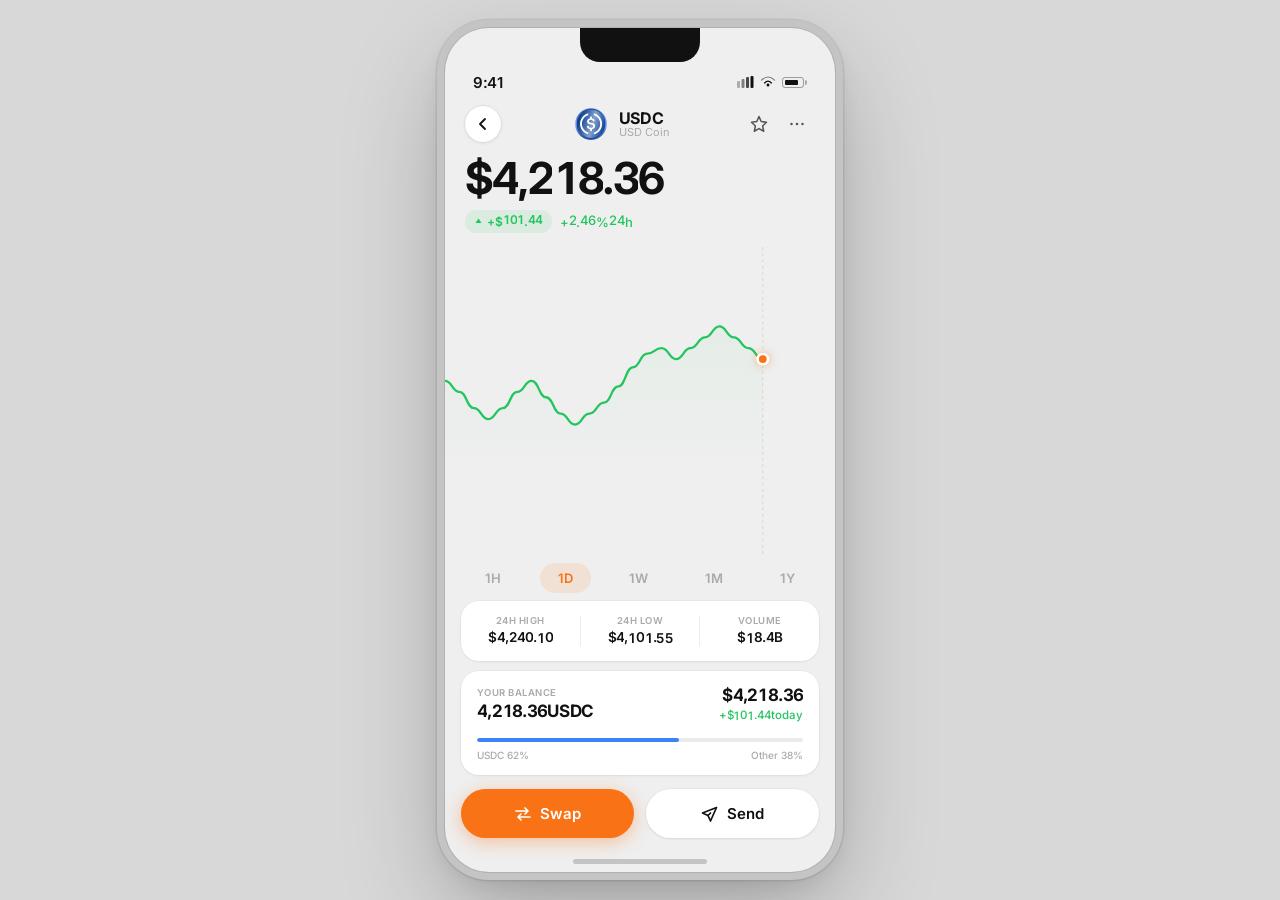
==== commit 800b6f64: "feat: add scroll number animation, today marker on hover, and truncate chart at now Co-Authored-By: " ====
--- a/fluid-chart/index.html
+++ b/fluid-chart/index.html
@@ -109,12 +109,20 @@
           <path id="chartArea" fill="url(#chartGrad)" clip-path="url(#chartClip)"/>
           <path id="chartLine" fill="none" stroke="#22c55e" stroke-width="2.2"
                 stroke-linecap="round" stroke-linejoin="round" clip-path="url(#chartClip)"/>
+          <!-- Current date marker -->
+          <line id="nowLine" x1="300" y1="0" x2="300" y2="300"
+                stroke="rgba(0,0,0,0.10)" stroke-width="1" stroke-dasharray="3 3" opacity="0"/>
+          <circle id="nowDot" r="5" fill="#f97316" stroke="white"
+                  stroke-width="2.5" opacity="0"/>
           <!-- Hover elements -->
           <line id="hoverLine" x1="0" y1="0" x2="0" y2="300"
                 stroke="rgba(0,0,0,0.12)" stroke-width="1" stroke-dasharray="4 3" opacity="0"/>
           <circle id="hoverDot" r="4.5" fill="#22c55e" stroke="white"
                   stroke-width="2.5" opacity="0"/>
         </svg>
+
+        <!-- Now label -->
+        <div class="now-label" id="nowLabel">Today</div>
 
         <!-- Tooltip -->
         <div class="chart-tooltip" id="chartTooltip">
--- a/fluid-chart/style.css
+++ b/fluid-chart/style.css
@@ -554,6 +554,98 @@
   border-radius: 100px;
 }
 
+/* ─── NOW MARKER ─────────────────────────────────────────── */
+
+.now-label {
+  position: absolute;
+  bottom: 6px;
+  transform: translateX(-50%);
+  font-size: 9px;
+  font-weight: 600;
+  color: var(--orange);
+  background: var(--orange-bg);
+  padding: 2px 7px;
+  border-radius: 6px;
+  pointer-events: none;
+  opacity: 0;
+  transition: opacity 0.4s ease;
+  white-space: nowrap;
+  z-index: 5;
+}
+
+.now-label.visible { opacity: 1; }
+
+#nowDot {
+  filter: drop-shadow(0 0 4px rgba(249,115,22,0.5));
+}
+
+/* ─── SCROLL NUMBER ANIMATION ─────────────────────────────── */
+
+.scroll-digit {
+  display: inline-block;
+  overflow: hidden;
+  height: 1em;
+  width: 0.6em;
+  vertical-align: top;
+  line-height: 1;
+}
+
+.price-main .scroll-digit {
+  width: 0.58em;
+}
+
+.scroll-digit-inner {
+  display: flex;
+  flex-direction: column;
+  transition: transform 0.6s cubic-bezier(0.16, 1, 0.3, 1);
+  line-height: 1;
+}
+
+.scroll-digit-inner span {
+  display: block;
+  height: 1em;
+  line-height: 1;
+  text-align: center;
+}
+
+.scroll-static {
+  display: inline-block;
+  line-height: 1;
+  vertical-align: top;
+}
+
+.change-badge .scroll-digit,
+.change-badge .scroll-static,
+.change-pct .scroll-digit,
+.change-pct .scroll-static {
+  vertical-align: baseline;
+}
+
+/* ─── ENTRANCE ANIMATIONS ─────────────────────────────────── */
+
+.device-frame > *:not(.dynamic-island) {
+  opacity: 0;
+  transform: translateY(16px);
+  animation: fadeSlideIn 0.5s ease forwards;
+}
+
+.status-bar  { animation-delay: 0.05s; }
+.nav         { animation-delay: 0.1s; }
+.price-hero  { animation-delay: 0.15s; }
+.chart-wrap  { animation-delay: 0.2s; }
+.time-filters { animation-delay: 0.25s; }
+.stats-card  { animation-delay: 0.3s; }
+.balance-card { animation-delay: 0.35s; }
+.action-row  { animation-delay: 0.4s; }
+.home-bar    { animation-delay: 0.45s; }
+
+@keyframes fadeSlideIn {
+  to {
+    opacity: 1;
+    transform: translateY(0);
+  }
+}
+
 /* ─── CHART COLOR STATES ──────────────────────────────────── */
 
 .chart-pos #chartLine { stroke: var(--green) !important; }
